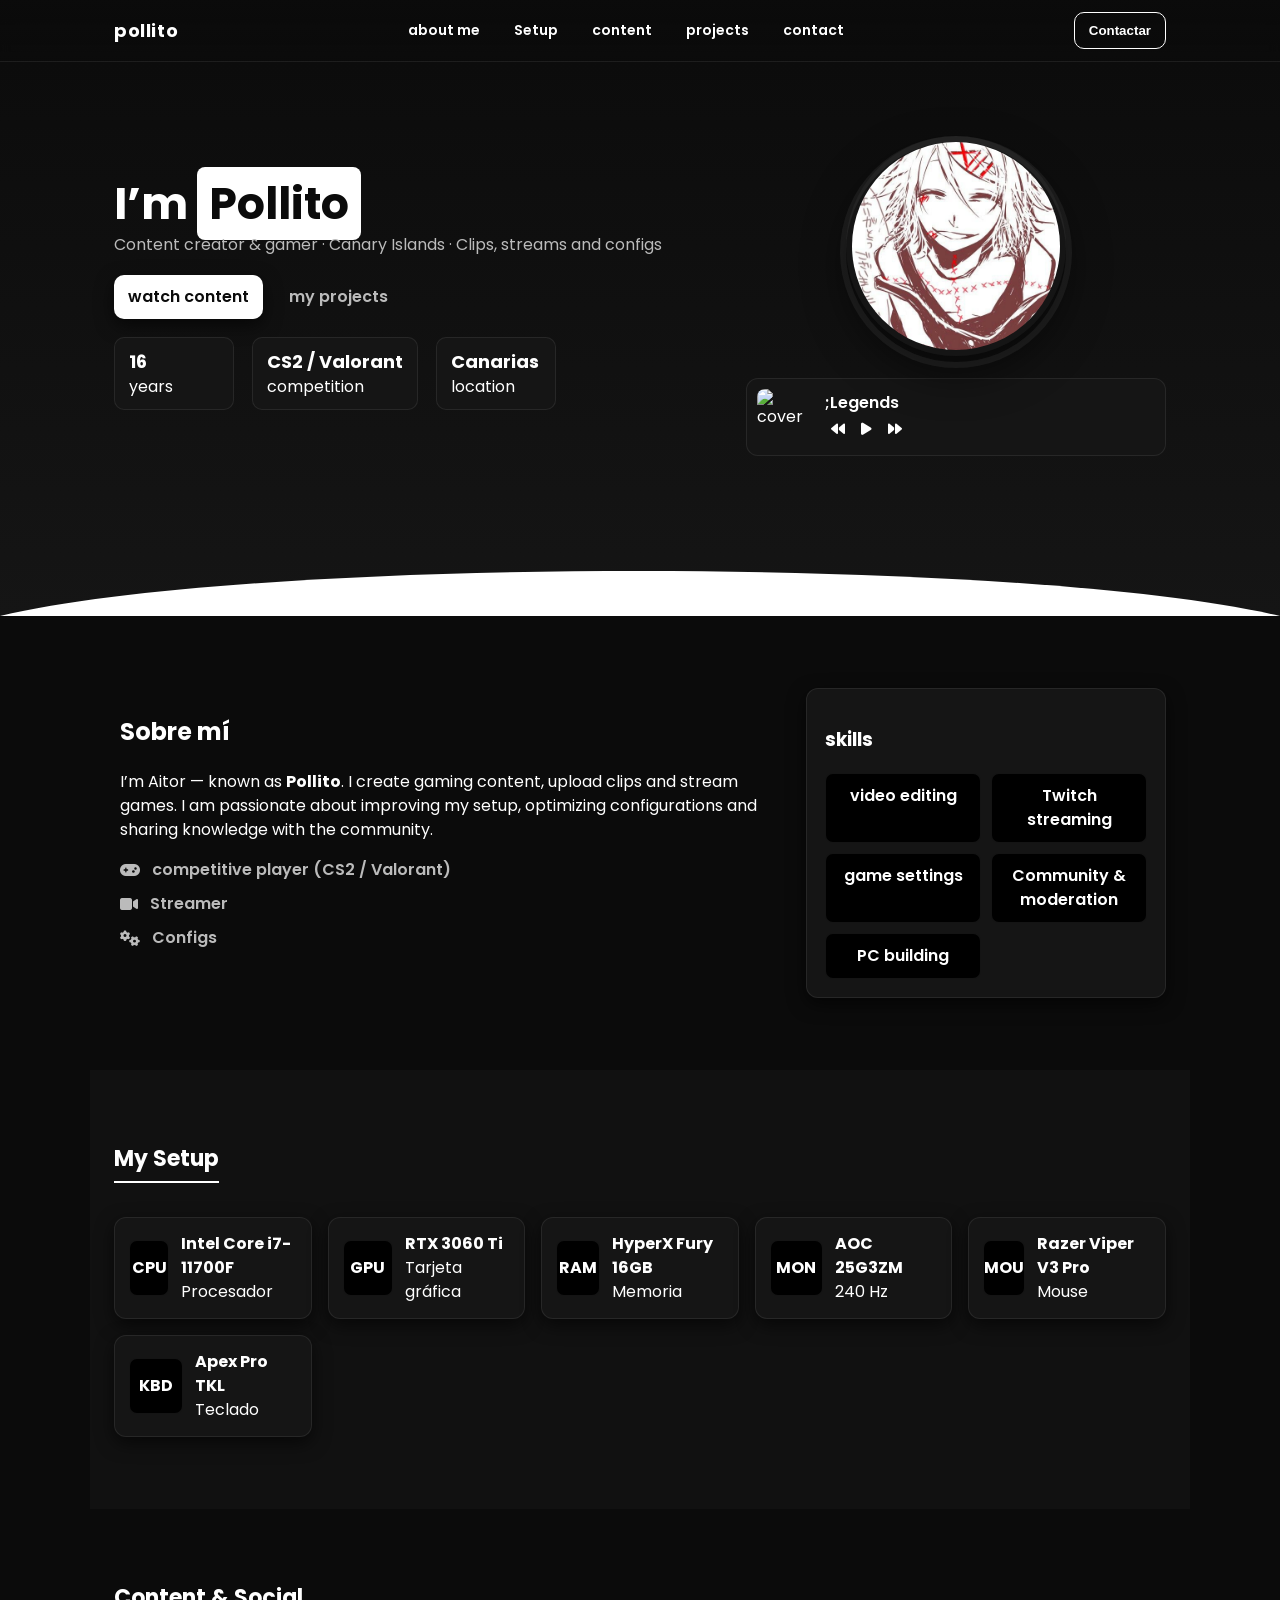
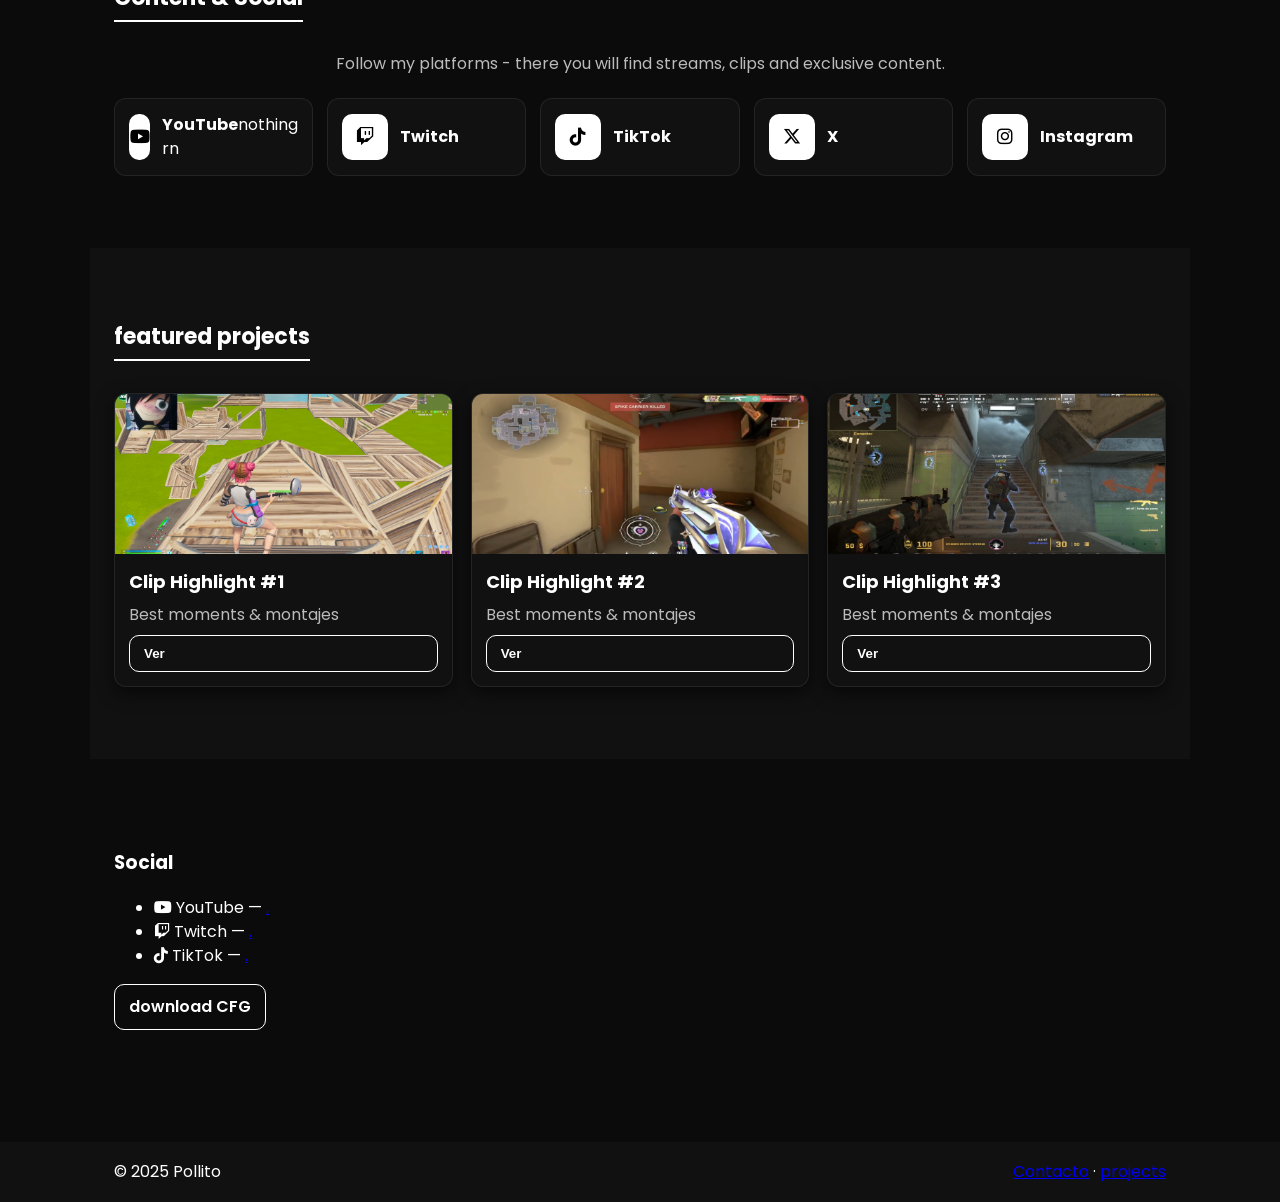
==== index.html @ 20fd0754 "Update index.html" ====
<!DOCTYPE html>
<html lang="es">
<head>
  <meta charset="utf-8" />
  <meta name="viewport" content="width=device-width,initial-scale=1" />
  <title>Pollito</title>

  <link href="https://fonts.googleapis.com/css2?family=Poppins:wght@300;400;600;700&display=swap" rel="stylesheet">
  <link rel="stylesheet" href="https://cdnjs.cloudflare.com/ajax/libs/font-awesome/6.5.0/css/all.min.css">

  <link rel="stylesheet" href="css/style.css">

  <script src="https://cdnjs.cloudflare.com/ajax/libs/gsap/3.12.0/gsap.min.js" defer></script>
  <script src="https://cdnjs.cloudflare.com/ajax/libs/gsap/3.12.0/ScrollTrigger.min.js" defer></script>
</head>
<body>

  <header class="nav">
    <div class="nav-inner">
      <div class="brand">pollito</div>
      <nav>
        <a href="#about">about me</a>
        <a href="#setup">Setup</a>
        <a href="#content">content</a>
        <a href="#projects">projects</a>
        <a href="#contact">contact</a>
      </nav>
      <button id="cta-join" class="btn-outline">Contactar</button>
    </div>
  </header>

  <section class="hero" id="home" aria-label="Hero">
    <div class="hero-inner">
      <div class="hero-left">
        <h1 class="hero-title">I’m <span>Pollito</span></h1>
        <p class="hero-sub">Content creator & gamer · Canary Islands · Clips, streams and configs</p>

        <div class="hero-actions">
          <a href="#content" class="btn-solid">watch content</a>
          <a href="#projects" class="btn-link">my projects</a>
        </div>

        <div class="hero-stats">
          <div><strong>16</strong><span>years</span></div>
          <div><strong>CS2 / Valorant</strong><span>competition</span></div>
          <div><strong>Canarias</strong><span>location</span></div>
        </div>
      </div>

      <div class="hero-right">
        <div class="portrait-wrap">
          <img src="images/perfil.jpg" alt="Foto de Pollito" class="portrait">
          <div class="portrait-ring"></div>
        </div>
        <div class="mini-player">
          <img src="images/default-cover.jpg" alt="cover" id="mini-cover" class="mini-cover">
          <div class="mini-meta">
            <div id="mini-title">;Legends</div>
            <div class="mini-controls">
              <button id="mini-prev"><i class="fas fa-backward"></i></button>
              <button id="mini-play"><i class="fas fa-play"></i></button>
              <button id="mini-next"><i class="fas fa-forward"></i></button>
              <audio id="audio-player"></audio>
            </div>
          </div>
        </div>
      </div>
    </div>

    <svg class="hero-divider" width="100%" height="60" viewBox="0 0 100 20" preserveAspectRatio="none" aria-hidden="true">
      <path d="M0,20 C20,0 80,0 100,20 L100,100 L0,100 Z" fill="#fff"></path>
    </svg>
  </section>

  <section id="about" class="section">
    <div class="container">
      <div class="section-grid about-grid">
        <div class="about-card">
          <h2>Sobre mí</h2>
          <p>I’m Aitor — known as <strong>Pollito</strong>. I create gaming content, upload clips and stream games. I am passionate about improving my setup, optimizing configurations and sharing knowledge with the community.</p>
          <ul class="about-list">
            <li><i class="fas fa-gamepad"></i> competitive player (CS2 / Valorant)</li>
            <li><i class="fas fa-video"></i> Streamer</li>
            <li><i class="fas fa-cogs"></i> Configs</li>
          </ul>
        </div>

        <div class="skills-card">
          <h3>skills</h3>
          <div class="skills-grid">
            <div class="skill">video editing</div>
            <div class="skill">Twitch streaming</div>
            <div class="skill">game settings</div>
            <div class="skill">Community & moderation</div>
            <div class="skill">PC building</div>
          </div>
        </div>
      </div>
    </div>
  </section>

  <section id="setup" class="section section-alt">
    <div class="container">
      <h2 class="section-title center">My Setup</h2>
      <div class="setup-grid">
        <div class="setup-card">
          <div class="setup-icon">CPU</div>
          <div class="setup-desc"><strong>Intel Core i7-11700F</strong><span>Procesador</span></div>
        </div>
        <div class="setup-card">
          <div class="setup-icon">GPU</div>
          <div class="setup-desc"><strong>RTX 3060 Ti</strong><span>Tarjeta gráfica</span></div>
        </div>
        <div class="setup-card">
          <div class="setup-icon">RAM</div>
          <div class="setup-desc"><strong>HyperX Fury 16GB</strong><span>Memoria</span></div>
        </div>
        <div class="setup-card">
          <div class="setup-icon">MON</div>
          <div class="setup-desc"><strong>AOC 25G3ZM</strong><span>240 Hz</span></div>
        </div>
        <div class="setup-card">
          <div class="setup-icon">MOU</div>
          <div class="setup-desc"><strong>Razer Viper V3 Pro</strong><span>Mouse</span></div>
        </div>
        <div class="setup-card">
          <div class="setup-icon">KBD</div>
          <div class="setup-desc"><strong>Apex Pro TKL</strong><span>Teclado</span></div>
        </div>
      </div>
    </div>
  </section>

  <section id="content" class="section">
    <div class="container">
      <h2 class="section-title">Content & Social</h2>
      <p class="muted center">Follow my platforms - there you will find streams, clips and exclusive content.</p>

      <div class="social-grid">
        <a class="social-card" href="https://youtube.com/@pollito-p7k" target="_blank">
          <div class="icon"><i class="fab fa-youtube"></i></div>
          <div class="meta"><strong>YouTube</strong><span>nothing rn</span></div>
        </a>

        <a class="social-card" href="https://twitch.tv/aitorgs10" target="_blank">
          <div class="icon"><i class="fab fa-twitch"></i></div>
          <div class="meta"><strong>Twitch</strong><span></span></div>
        </a>

        <a class="social-card" href="https://www.tiktok.com/@pollito99998" target="_blank">
          <div class="icon"><i class="fab fa-tiktok"></i></div>
          <div class="meta"><strong>TikTok</strong><span></span></div>
        </a>

        <a class="social-card" href="https://x.com/pollito1337" target="_blank">
          <div class="icon"><i class="fab fa-x-twitter"></i></div>
          <div class="meta"><strong>X</strong><span></span></div>
        </a>

        <a class="social-card" href="https://instagram.com/tuusuario" target="_blank">
          <div class="icon"><i class="fab fa-instagram"></i></div>
          <div class="meta"><strong>Instagram</strong><span></span></div>
        </a>
      </div>
    </div>
  </section>

  <section id="projects" class="section section-alt">
    <div class="container">
      <h2 class="section-title center">featured projects</h2>

      <div class="projects-grid">
        <article class="project-card" data-title="Clip Highlight #1" data-desc="dogshit clip" data-img="images/project1.png" data-link="https://www.twitch.tv/aitorgs10/clip/ExuberantBoxyLapwingFunRun-XCbocYmGXAchrtom">
          <img src="images/project1.png" alt="Project 1">
          <div class="project-meta">
            <h3>Clip Highlight #1</h3>
            <p>Best moments & montajes</p>
            <button class="btn-outline open-project">Ver</button>
          </div>
        </article>

        <article class="project-card" data-title="Clip Highlight #2" data-desc="Valorant dogshit clip." data-img="images/project2.png" data-link="https://www.twitch.tv/aitorgs10/clip/ArborealHonorableBatKappaClaus-0K0LRJSOPQKZbqEJ">
          <img src="images/project2.png" alt="Project 2">
          <div class="project-meta">
            <h3>Clip Highlight #2</h3>
            <p>Best moments & montajes</p>
            <button class="btn-outline open-project">Ver</button>
          </div>
        </article>

        <article class="project-card" data-title="Montaje PC" data-desc="Cs2 ACE (good clip)" data-img="images/project3.png" data-link="https://www.youtube.com/watch?v=1we2a8qryic">
          <img src="images/project3.png" alt="Project 3">
          <div class="project-meta">
            <h3>Clip Highlight #3</h3>
            <p>Best moments & montajes</p>
            <button class="btn-outline open-project">Ver</button>
          </div>
        </article>
      </div>
    </div>
  </section>

  <section id="contact" class="section">


        <aside class="contact-info">
          <h3>Social</h3>
          <ul class="contact-list">
            <li><i class="fab fa-youtube"></i> YouTube — <a href="https://youtube.com/@pollito-p7k" target="_blank">.­</a></li>
            <li><i class="fab fa-twitch"></i> Twitch — <a href="https://twitch.tv/aitorgs10" target="_blank">.­</a></li>
            <li><i class="fab fa-tiktok"></i> TikTok — <a href="https://www.tiktok.com/@xitor9" target="_blank">­.</a></li>
          </ul>

          <div class="download-cfg">
            <a href="/download/config.7z" download class="btn-outline">download CFG</a>
          </div>
        </aside>
      </div>
    </div>
  </section>

  <div id="project-modal" class="modal" aria-hidden="true">
    <div class="modal-inner">
      <button id="modal-close" class="modal-close"><i class="fas fa-times"></i></button>
      <img id="modal-img" src="" alt="">
      <div class="modal-content">
        <h3 id="modal-title"></h3>
        <p id="modal-desc"></p>
        <div class="modal-actions">
          <a id="modal-link" href="#" target="_blank" class="btn-solid">open</a>
          <button id="modal-close2" class="btn-link">close</button>
        </div>
      </div>
    </div>
  </div>

  <footer class="footer">
    <div class="footer-inner">
      <div>© 2025 Pollito</div>
      <div class="footer-links"><a href="#contact">Contacto</a> · <a href="#projects">projects</a></div>
    </div>
  </footer>

  <script src="js/script.js" defer></script>
</body>
</html>
---- css/style.css ----
:root{
  --bg: #0b0b0b;       
  --fg: #ffffff;       
  --muted: #bbbbbb;    
  --accent: #ffffff;   
  --glass: rgba(255,255,255,0.04);
  --card: #151515;     
  --radius: 12px;
  --maxw: 1100px;
  --container-padding: 24px;
  --shadow: 0 6px 18px rgba(0,0,0,0.6);
  --glass-2: rgba(255,255,255,0.08);
}

*{box-sizing:border-box}
html,body{height:100%}
body{
  margin:0;
  background:var(--bg);
  color:var(--fg);
  font-family: "Poppins", system-ui, -apple-system, "Segoe UI", Roboto, "Helvetica Neue", Arial;
  -webkit-font-smoothing:antialiased;
  -moz-osx-font-smoothing:grayscale;
  line-height:1.5;
}

.nav{
  position:fixed;
  top:0; left:0; right:0;
  background:linear-gradient(180deg, rgba(11,11,11,0.9), rgba(11,11,11,0.7));
  backdrop-filter: blur(6px);
  border-bottom:1px solid var(--glass-2);
  z-index:1200;
}
.nav-inner{
  max-width:var(--maxw);
  margin:0 auto;
  padding:12px var(--container-padding);
  display:flex;
  align-items:center;
  gap:20px;
  justify-content:space-between;
}
.brand{font-weight:700;font-size:18px;letter-spacing:0.6px}
.nav-inner nav{display:flex;gap:18px;align-items:center}
.nav-inner nav a{
  text-decoration:none;
  color:var(--fg);
  font-weight:600;
  font-size:14px;
  padding:8px;
  border-radius:8px;
  transition:all .22s;
}
.nav-inner nav a:hover{background:var(--glass);transform:translateY(-2px)}

.btn-solid, .btn-outline, .btn-link{
  display:inline-flex;
  align-items:center;
  gap:10px;
  border-radius:10px;
  padding:10px 14px;
  font-weight:600;
  text-decoration:none;
  cursor:pointer;
}
.btn-solid{
  background: var(--fg);
  color: var(--bg);
  border: none;
  box-shadow: var(--shadow);
}
.btn-solid:hover{
  transform: translateY(-3px);
  background: #ddd;
  color: #000;
}
.btn-outline{
  background: transparent;
  border: 1px solid var(--fg);
  color: var(--fg);
}
.btn-outline:hover{
  background: var(--fg);
  color: var(--bg);
}
.btn-link{
  background: transparent;
  border: none;
  color: var(--muted);
}

.hero{
  padding-top:88px;
  background:linear-gradient(180deg, #0b0b0b 0%, #151515 100%);
  position:relative;
  overflow:hidden;
}
.hero-inner{
  max-width:var(--maxw);
  margin:0 auto;
  padding:48px var(--container-padding) 72px;
  display:grid;
  grid-template-columns: 1fr 420px;
  gap:36px;
  align-items:center;
}
.hero-left{padding-right:20px}
.hero-title{font-size:44px;margin:0 0 6px;font-weight:700;line-height:1.02}
.hero-title span{background:var(--fg);color:var(--bg);padding:6px 12px;border-radius:8px}
.hero-sub{color:var(--muted);margin:0 0 18px}
.hero-actions{display:flex;gap:12px;margin-bottom:18px}
.hero-stats{display:flex;gap:18px;margin-top:14px}
.hero-stats div{
  background:var(--card);
  padding:10px 14px;
  border-radius:10px;
  border:1px solid var(--glass-2);
  min-width:120px;
}
.hero-stats strong{display:block;font-size:18px}

.portrait-wrap{position:relative;width:220px;height:220px;margin:0 auto}
.portrait{width:100%;height:100%;object-fit:cover;border-radius:50%;display:block;border:6px solid #151515;box-shadow:0 18px 40px rgba(0,0,0,0.5)}
.portrait-ring{position:absolute;inset:0;border-radius:50%;box-shadow:0 0 0 6px rgba(255,255,255,0.06);pointer-events:none;transform:translateY(6px);}

.mini-player{display:flex;gap:12px;align-items:center;margin-top:22px;background:var(--card);padding:10px;border-radius:12px;border:1px solid var(--glass-2)}
.mini-cover{width:56px;height:56px;object-fit:cover;border-radius:8px}
.mini-meta{display:flex;flex-direction:column}
.mini-meta #mini-title{font-weight:600}
.mini-controls button{background:transparent;border:none;padding:6px;font-size:14px;cursor:pointer;color:var(--fg)}

.hero-divider{display:block;margin-top:28px}
.section{padding:72px var(--container-padding);max-width:var(--maxw);margin:0 auto}
.section-alt{background:#111}
.center{text-align:center}
.section-title{font-size:22px;margin:0 0 14px;font-weight:700;display:inline-block;border-bottom:2px solid var(--accent);padding-bottom:6px}
.muted{color:var(--muted)}

.about-grid{display:grid;grid-template-columns:1fr 360px;gap:24px;align-items:start}
.about-card{background:transparent;padding:6px}
.about-list{list-style:none;padding:0;margin:14px 0 0;display:flex;flex-direction:column;gap:10px}
.about-list li{display:flex;gap:12px;align-items:center;color:var(--muted);font-weight:600}
.skills-card{background:var(--card);padding:18px;border-radius:12px;border:1px solid var(--glass-2);box-shadow:var(--shadow)}
.skills-grid{display:grid;grid-template-columns:repeat(2,1fr);gap:10px;margin-top:12px}
.skill{background:#000;border:1px solid var(--glass-2);padding:10px;border-radius:8px;text-align:center;font-weight:600;color:var(--fg)}

.setup-grid{display:grid;grid-template-columns:repeat(auto-fit,minmax(180px,1fr));gap:16px;margin-top:20px}
.setup-card{
  display:flex;gap:12px;align-items:center;
  background:var(--card);
  padding:14px;border-radius:12px;
  border:1px solid var(--glass-2);
  box-shadow:var(--shadow);
  transition:transform .22s,box-shadow .22s
}
.setup-card:hover{transform:translateY(-6px);box-shadow:0 28px 60px rgba(0,0,0,0.6)}
.setup-icon{width:56px;height:56px;border-radius:8px;background:#000;border:1px solid var(--glass-2);display:grid;place-items:center;font-weight:700;color:var(--fg)}
.setup-desc strong{display:block}

.social-grid{display:grid;grid-template-columns:repeat(auto-fit,minmax(160px,1fr));gap:14px;margin-top:22px}
.social-card{
  display:flex;gap:12px;align-items:center;
  padding:14px;border-radius:12px;
  border:1px solid var(--glass-2);
  background:#111;
  text-decoration:none;color:var(--fg);
  transition:transform .18s,box-shadow .18s
}
.social-card:hover{transform:translateY(-6px);box-shadow:0 18px 40px rgba(0,0,0,0.5)}
.social-card .icon{width:46px;height:46px;border-radius:10px;background:#fff;color:#000;display:grid;place-items:center;font-size:18px}

.projects-grid{display:grid;grid-template-columns:repeat(auto-fit,minmax(260px,1fr));gap:18px;margin-top:18px}
.project-card{
  background:#111;border-radius:12px;overflow:hidden;
  border:1px solid var(--glass-2);
  cursor:pointer;box-shadow:var(--shadow);
  display:flex;flex-direction:column;
  transition:transform .18s
}
.project-card img{width:100%;height:160px;object-fit:cover}
.project-meta{padding:14px;display:flex;flex-direction:column;gap:8px}
.project-meta h3{margin:0;font-size:18px;color:var(--fg)}
.project-meta p{margin:0;color:var(--muted)}

.contact-grid{display:grid;grid-template-columns:1fr 340px;gap:22px;align-items:start}
.contact-card{
  background:var(--card);padding:18px;border-radius:12px;
  border:1px solid var(--glass-2);box-shadow:var(--shadow)
}
.form input,.form textarea{
  width:100%;padding:12px;border:1px solid var(--glass-2);
  border-radius:8px;background:#000;color:var(--fg)
}
.form textarea{resize:vertical}
.form-actions{display:flex;gap:10px;margin-top:10px;align-items:center}

.footer{background:#111;color:#fff;padding:18px 0;margin-top:40px}
.footer-inner{max-width:var(--maxw);margin:0 auto;padding:0 var(--container-padding);display:flex;justify-content:space-between;align-items:center}

.modal{position:fixed;inset:0;display:none;place-items:center;background:rgba(0,0,0,0.8);z-index:2000}
.modal[aria-hidden="false"]{display:grid}
.modal-inner{background:#111;color:#fff;border-radius:12px;max-width:900px;width:90%;display:grid;grid-template-columns:1fr 380px;overflow:hidden}
.modal-inner img{width:100%;height:100%;object-fit:cover}
.modal-content{padding:20px}
.modal-close{position:absolute;top:18px;right:18px;background:transparent;border:none;color:#fff;font-size:20px;cursor:pointer}

@media (max-width: 980px){
  .hero-inner{grid-template-columns:1fr;gap:22px}
  .about-grid{grid-template-columns:1fr}
  .contact-grid{grid-template-columns:1fr}
  .nav-inner nav{display:none}
}
@media (max-width:600px){
  .hero-title{font-size:34px}
  .portrait-wrap{width:160px;height:160px}
  .mini-player{display:none}
}
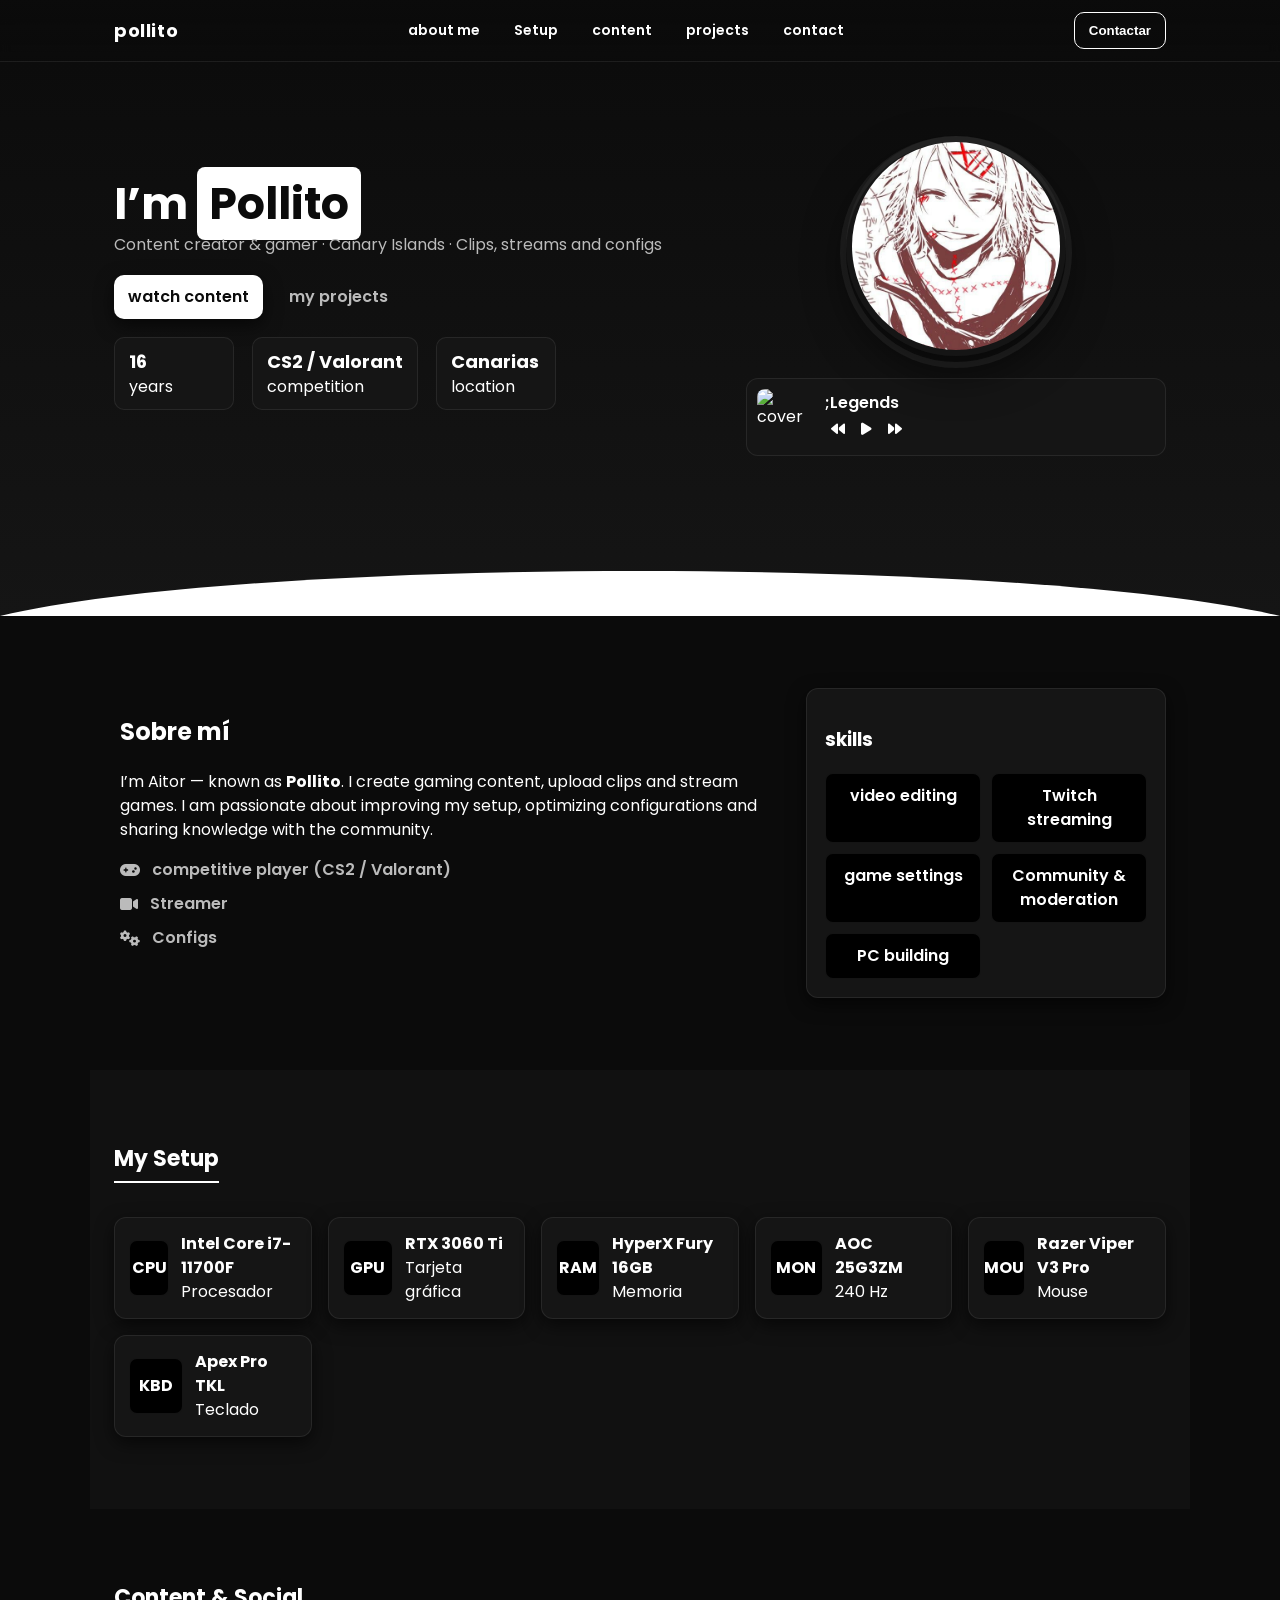
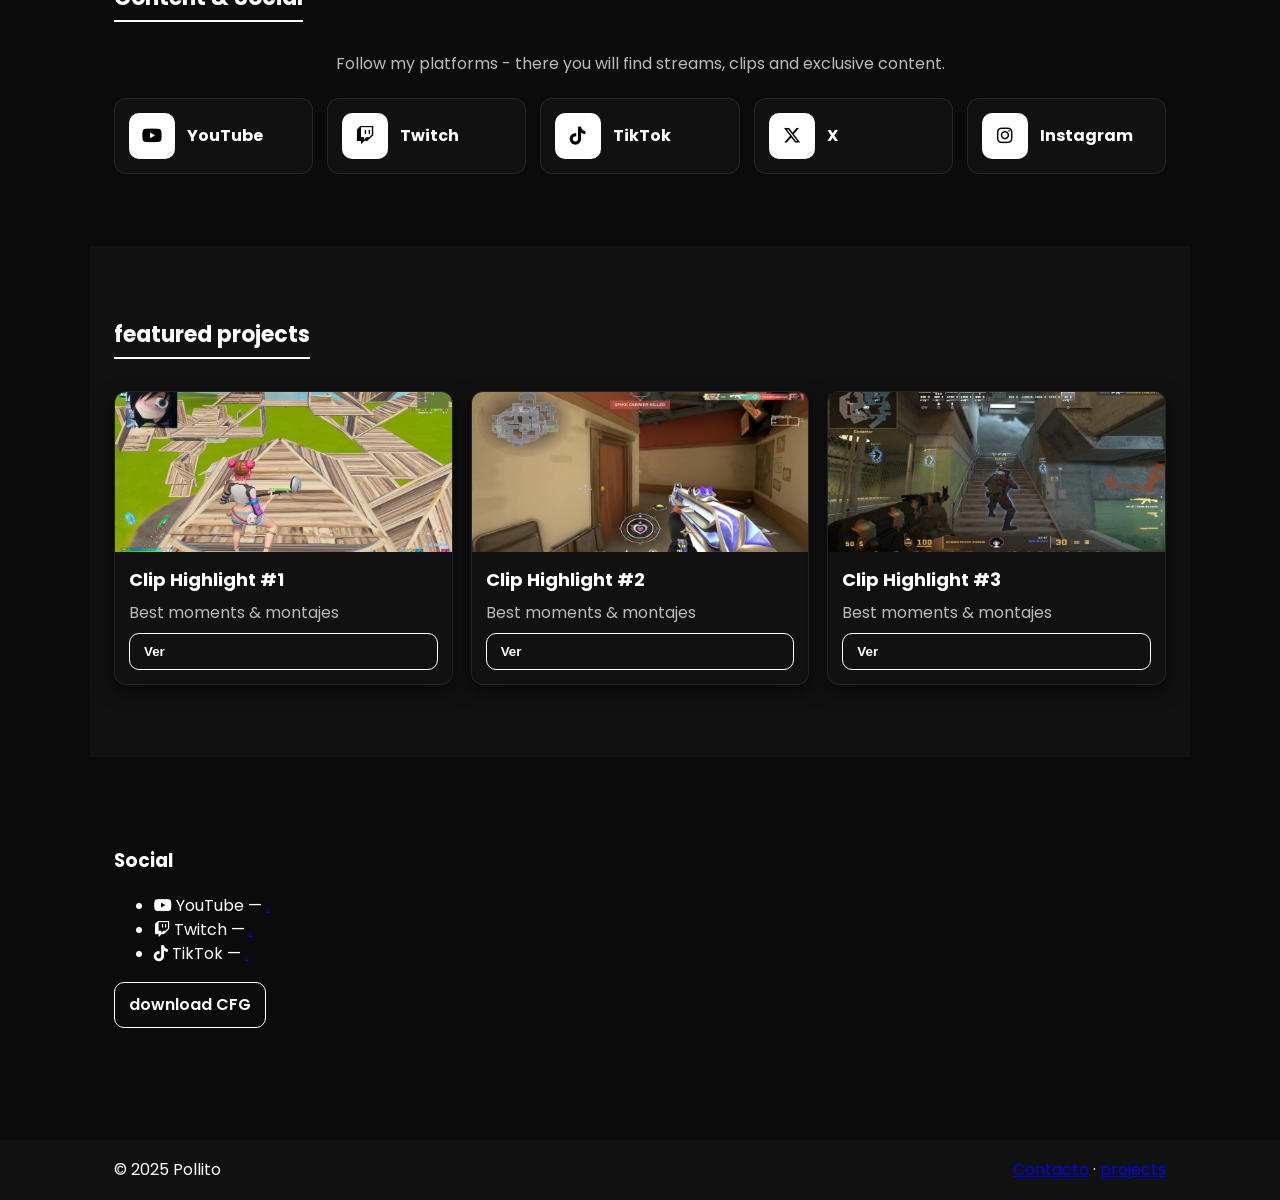
==== commit 9f9c7616: "Update index.html" ====
--- a/index.html
+++ b/index.html
@@ -139,7 +139,7 @@
       <div class="social-grid">
         <a class="social-card" href="https://youtube.com/@pollito-p7k" target="_blank">
           <div class="icon"><i class="fab fa-youtube"></i></div>
-          <div class="meta"><strong>YouTube</strong><span>nothing rn</span></div>
+          <div class="meta"><strong>YouTube</strong><span></span></div>
         </a>
 
         <a class="social-card" href="https://twitch.tv/aitorgs10" target="_blank">
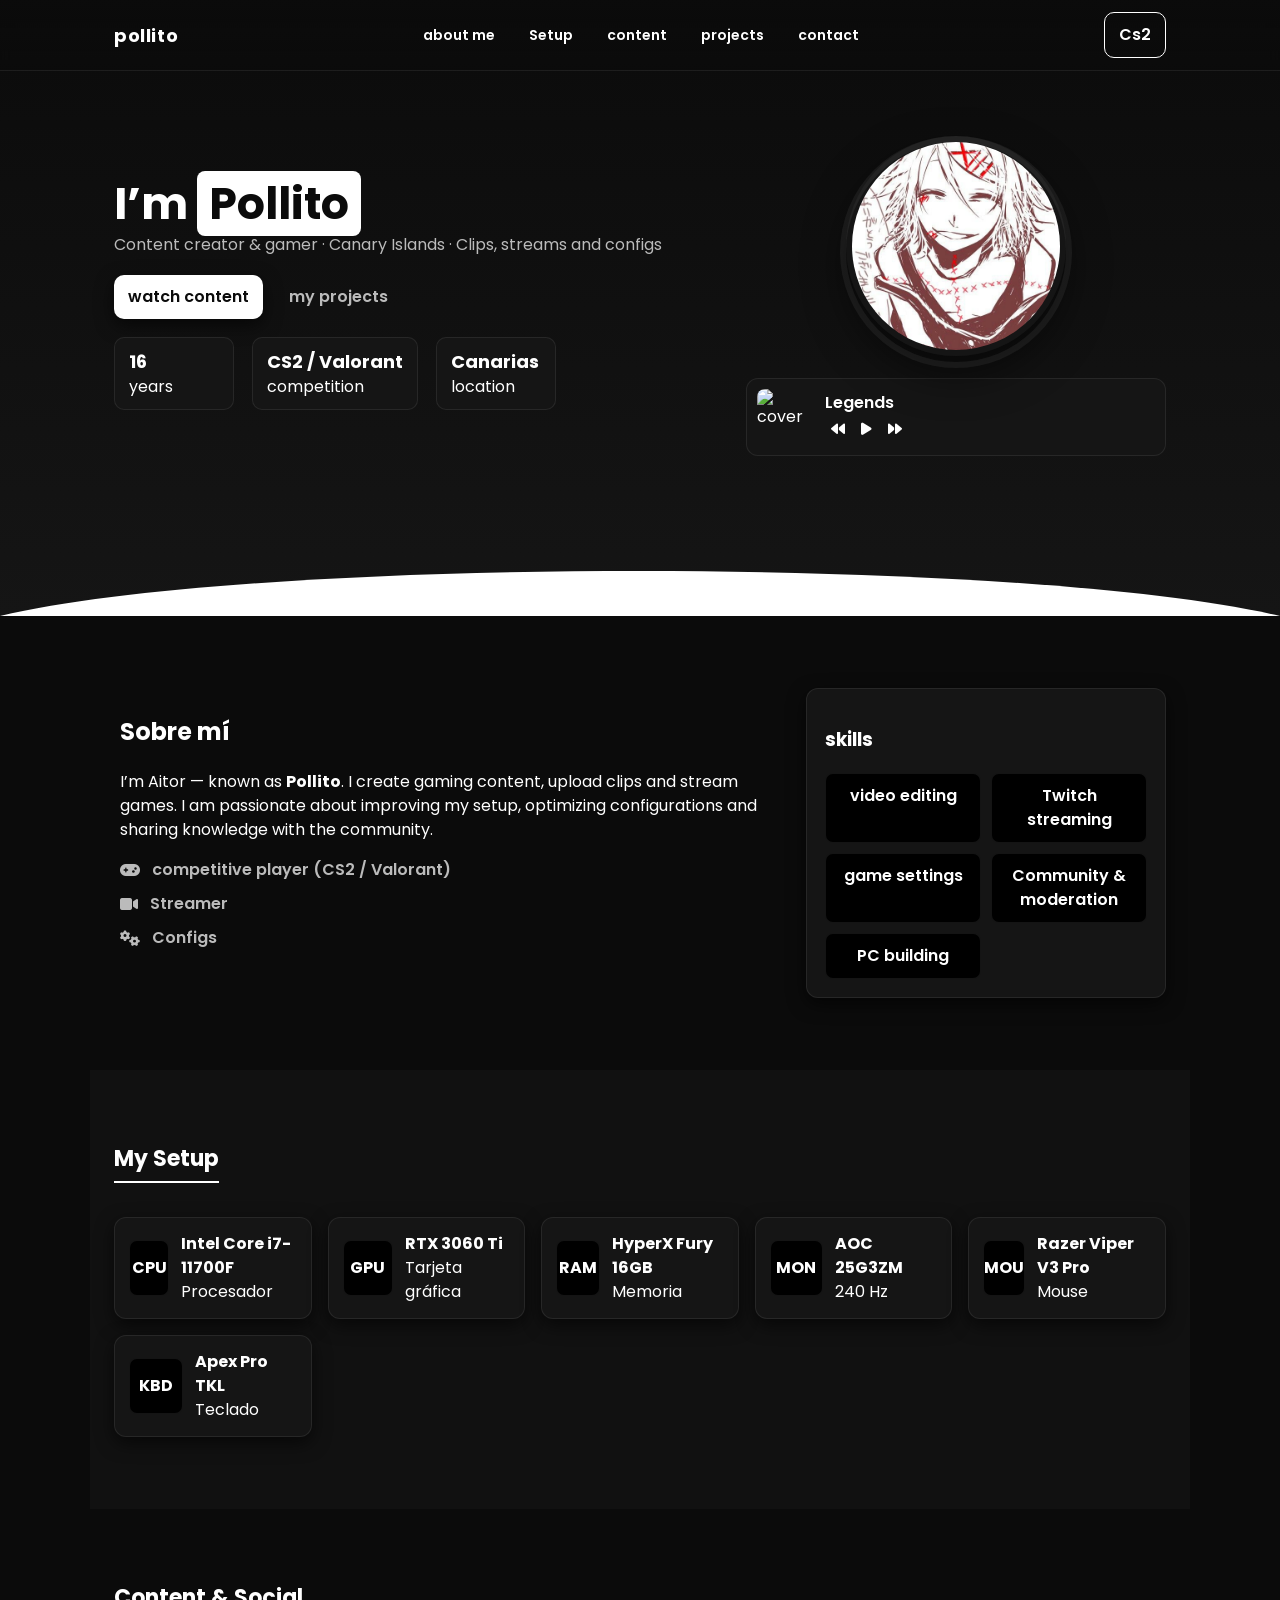
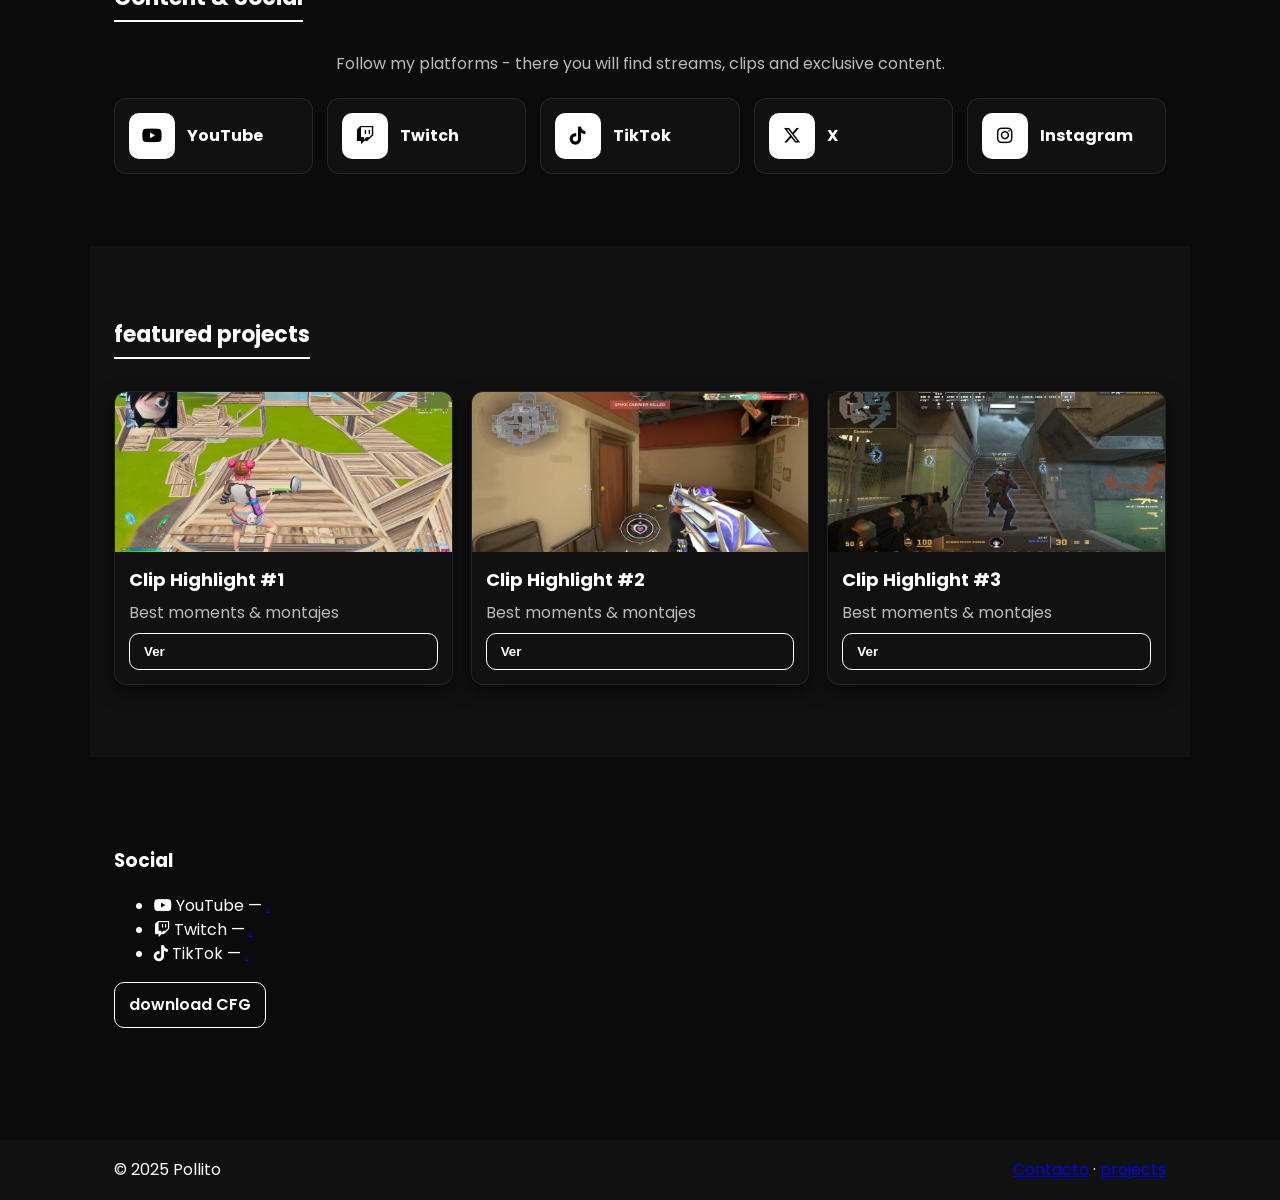
==== commit daf784d7: "Update index.html" ====
--- a/index.html
+++ b/index.html
@@ -25,7 +25,9 @@
         <a href="#projects">projects</a>
         <a href="#contact">contact</a>
       </nav>
-      <button id="cta-join" class="btn-outline">Contactar</button>
+      <a href="cs2.html" target="_blank" id="cta-join" class="btn-outline">
+        Cs2
+      </a>
     </div>
   </header>
 
@@ -55,7 +57,7 @@
         <div class="mini-player">
           <img src="images/default-cover.jpg" alt="cover" id="mini-cover" class="mini-cover">
           <div class="mini-meta">
-            <div id="mini-title">;Legends</div>
+            <div id="mini-title">Legends</div>
             <div class="mini-controls">
               <button id="mini-prev"><i class="fas fa-backward"></i></button>
               <button id="mini-play"><i class="fas fa-play"></i></button>
@@ -208,7 +210,7 @@
           <ul class="contact-list">
             <li><i class="fab fa-youtube"></i> YouTube — <a href="https://youtube.com/@pollito-p7k" target="_blank">.­</a></li>
             <li><i class="fab fa-twitch"></i> Twitch — <a href="https://twitch.tv/aitorgs10" target="_blank">.­</a></li>
-            <li><i class="fab fa-tiktok"></i> TikTok — <a href="https://www.tiktok.com/@xitor9" target="_blank">­.</a></li>
+            <li><i class="fab fa-tiktok"></i> TikTok — <a href="https://www.tiktok.com/@pollito99998" target="_blank">­.</a></li>
           </ul>
 
           <div class="download-cfg">
--- a/css/style.css
+++ b/css/style.css
@@ -107,7 +107,7 @@
 }
 .hero-left{padding-right:20px}
 .hero-title{font-size:44px;margin:0 0 6px;font-weight:700;line-height:1.02}
-.hero-title span{background:var(--fg);color:var(--bg);padding:6px 12px;border-radius:8px}
+.hero-title span{background:var(--fg);color:var(--bg);padding:2px 12px;border-radius:8px}
 .hero-sub{color:var(--muted);margin:0 0 18px}
 .hero-actions{display:flex;gap:12px;margin-bottom:18px}
 .hero-stats{display:flex;gap:18px;margin-top:14px}
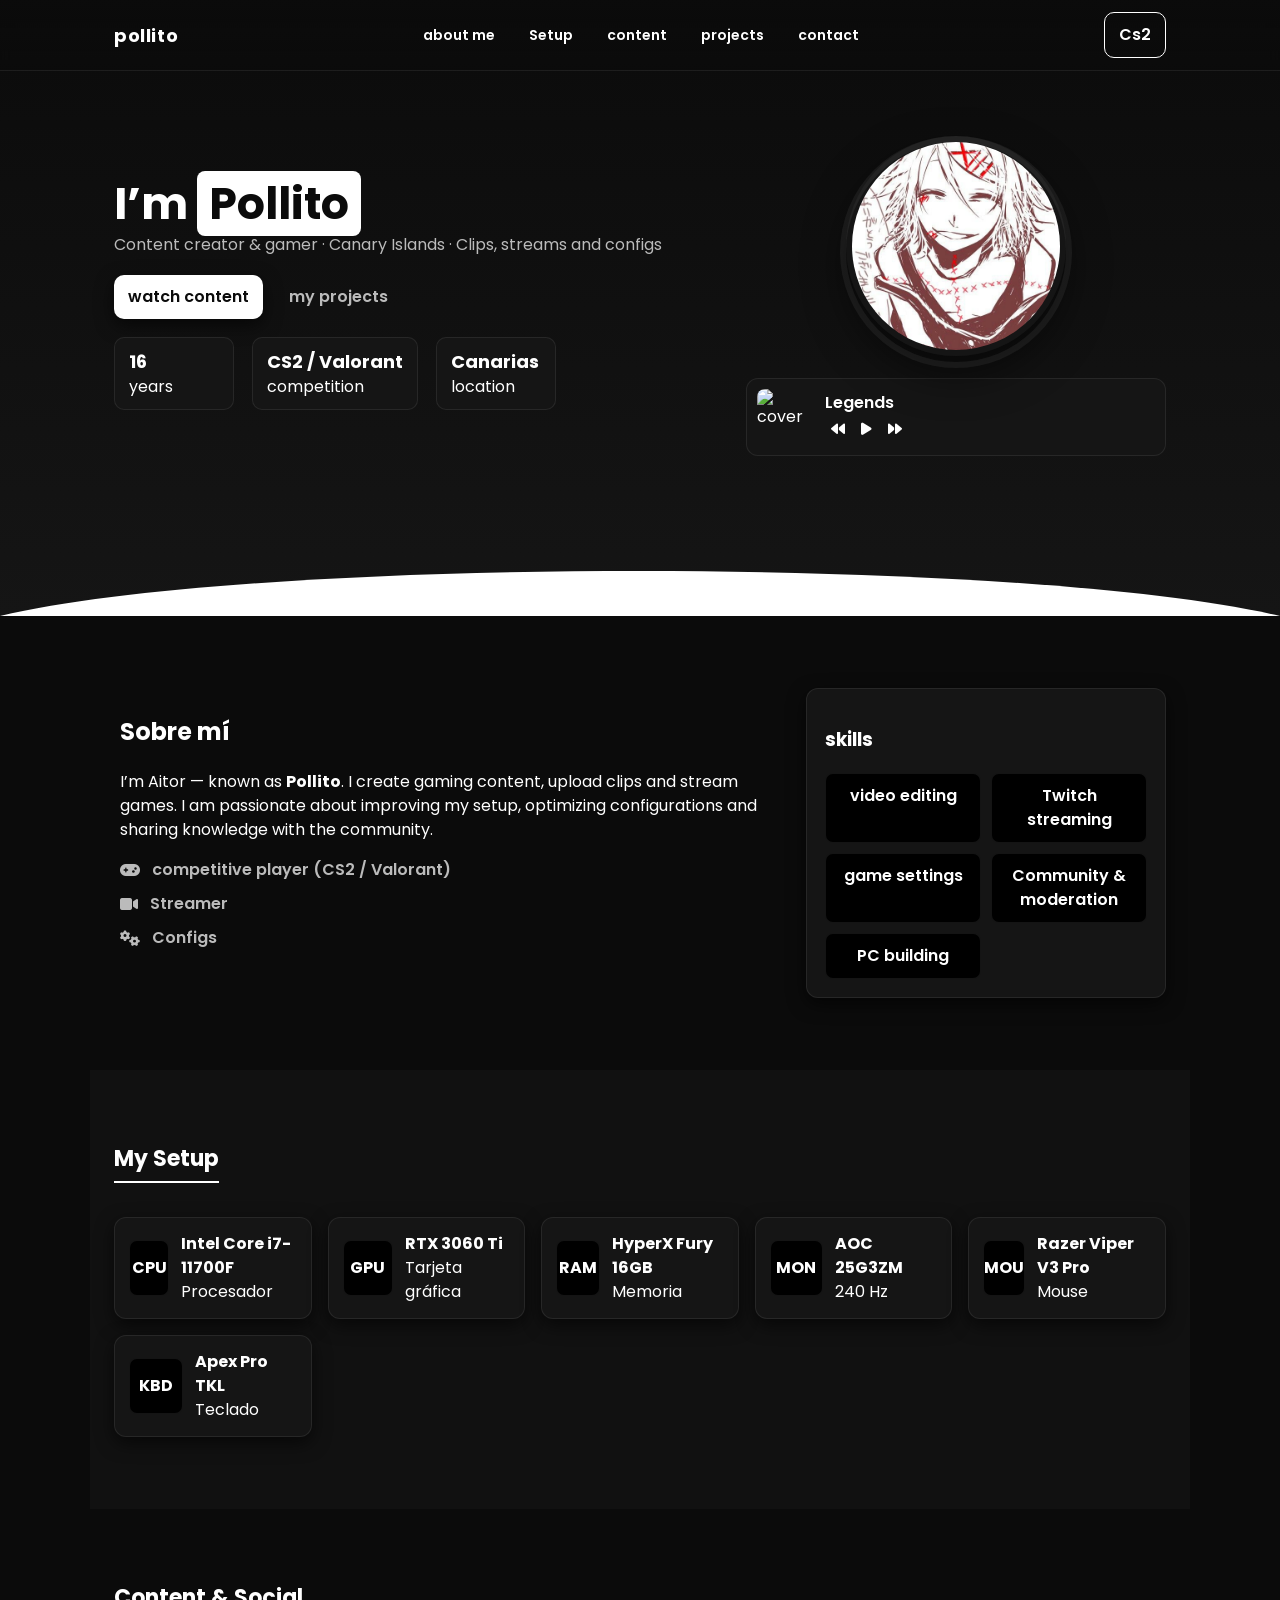
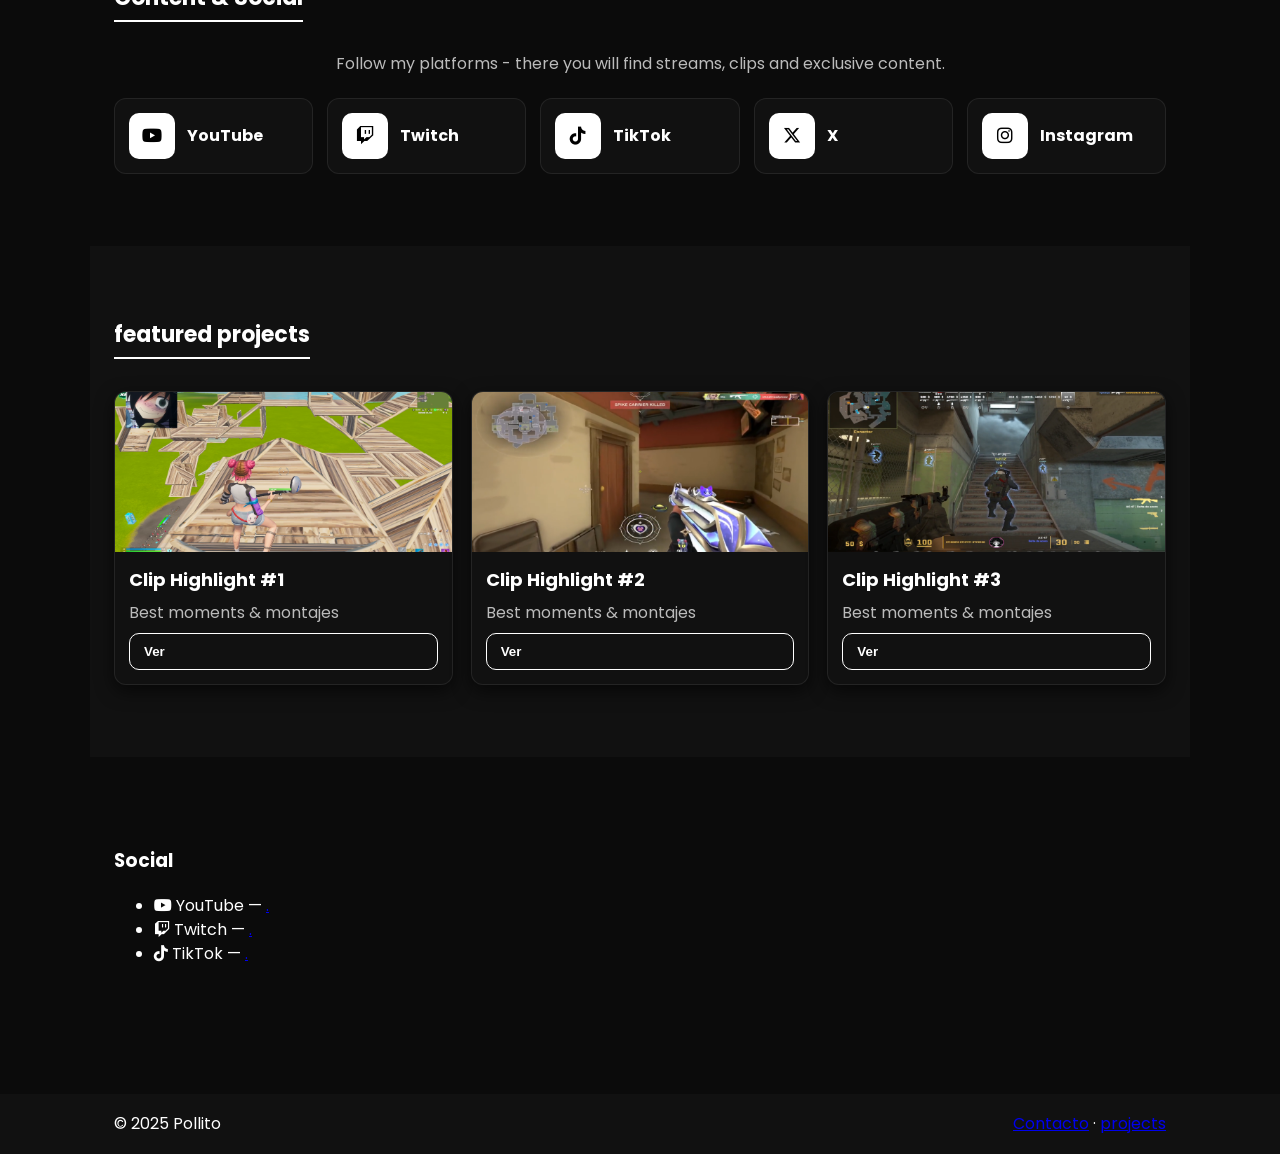
==== commit 9a3da749: "Update index.html" ====
--- a/index.html
+++ b/index.html
@@ -213,9 +213,6 @@
             <li><i class="fab fa-tiktok"></i> TikTok — <a href="https://www.tiktok.com/@pollito99998" target="_blank">­.</a></li>
           </ul>
 
-          <div class="download-cfg">
-            <a href="/download/config.7z" download class="btn-outline">download CFG</a>
-          </div>
         </aside>
       </div>
     </div>
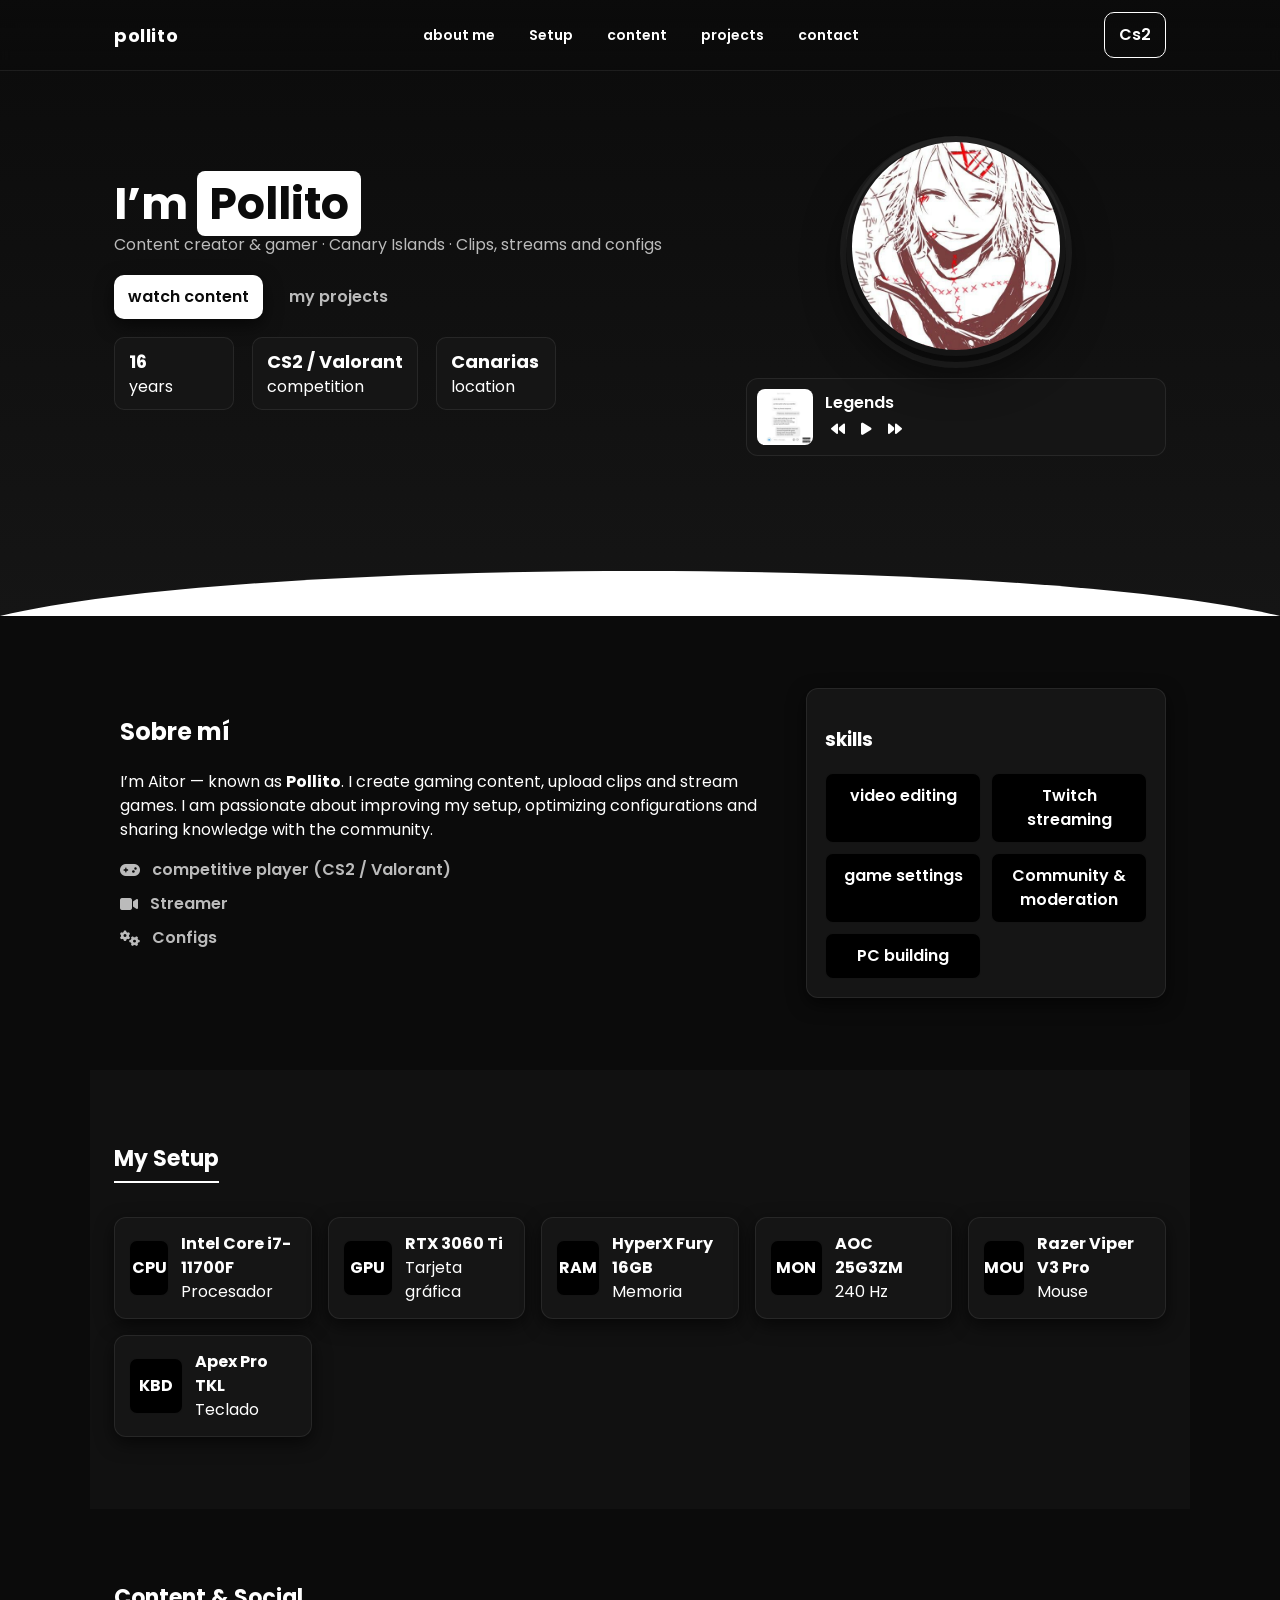
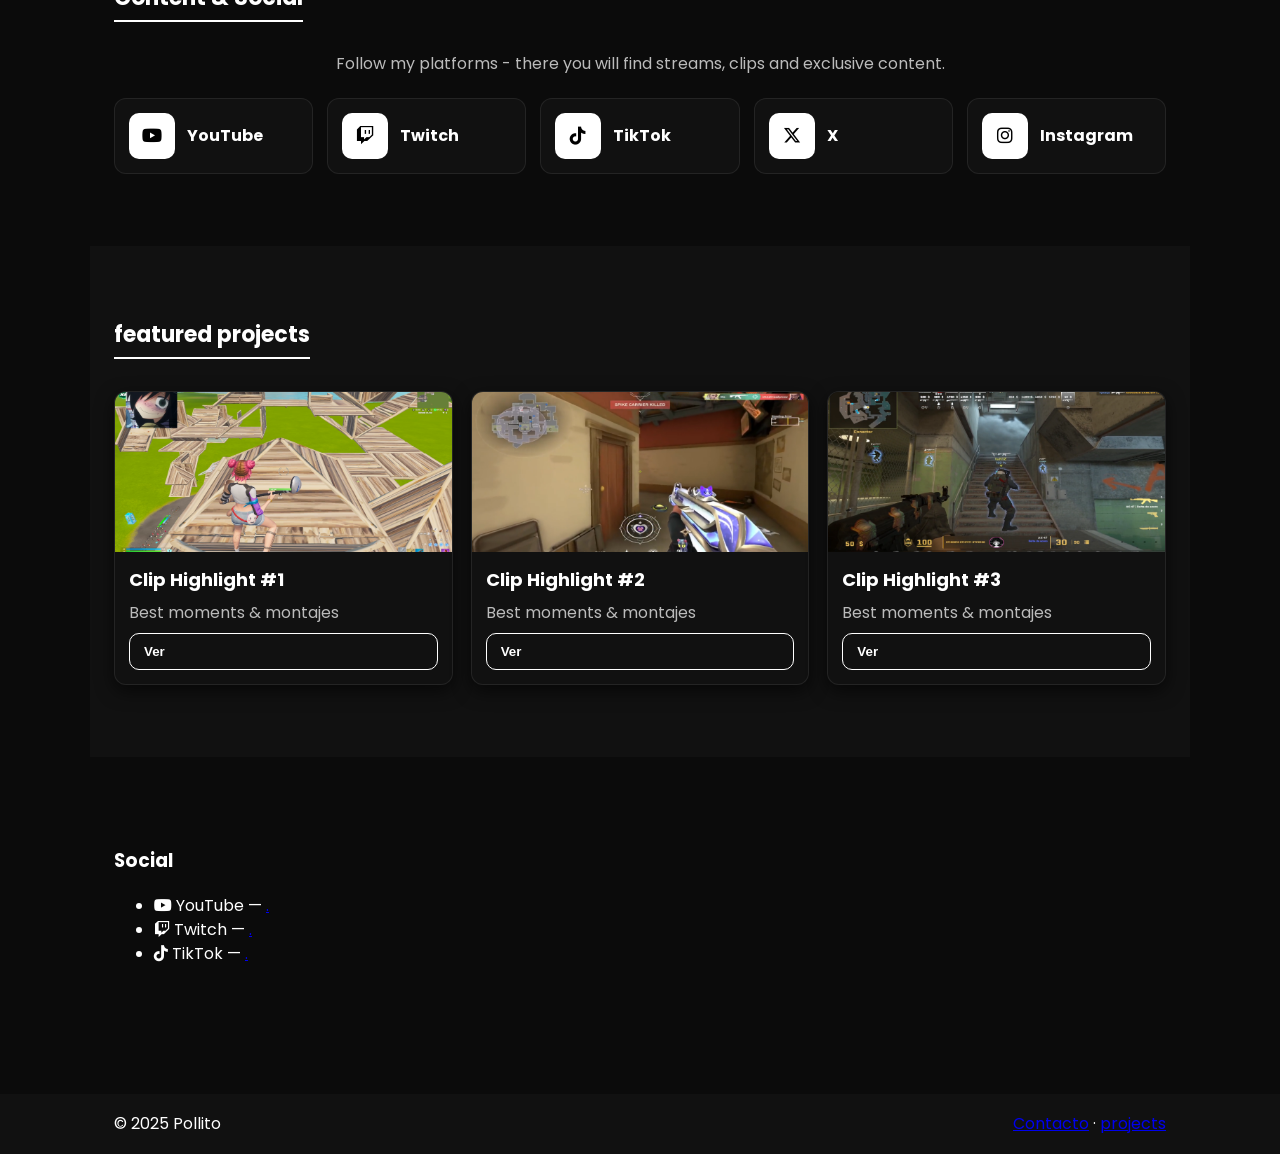
==== commit 1f209d95: "Update index.html" ====
--- a/index.html
+++ b/index.html
@@ -181,7 +181,7 @@
           </div>
         </article>
 
-        <article class="project-card" data-title="Clip Highlight #2" data-desc="Valorant dogshit clip." data-img="images/project2.png" data-link="https://www.twitch.tv/aitorgs10/clip/ArborealHonorableBatKappaClaus-0K0LRJSOPQKZbqEJ">
+        <article class="project-card" data-title="Clip Highlight #2" data-desc="2 hs Desert Eagle" data-img="images/project2.png" data-link="https://www.twitch.tv/aitorgs10/clip/BovineModernKangarooTBCheesePull-E47AoyQ7fmG8jhPP">
           <img src="images/project2.png" alt="Project 2">
           <div class="project-meta">
             <h3>Clip Highlight #2</h3>
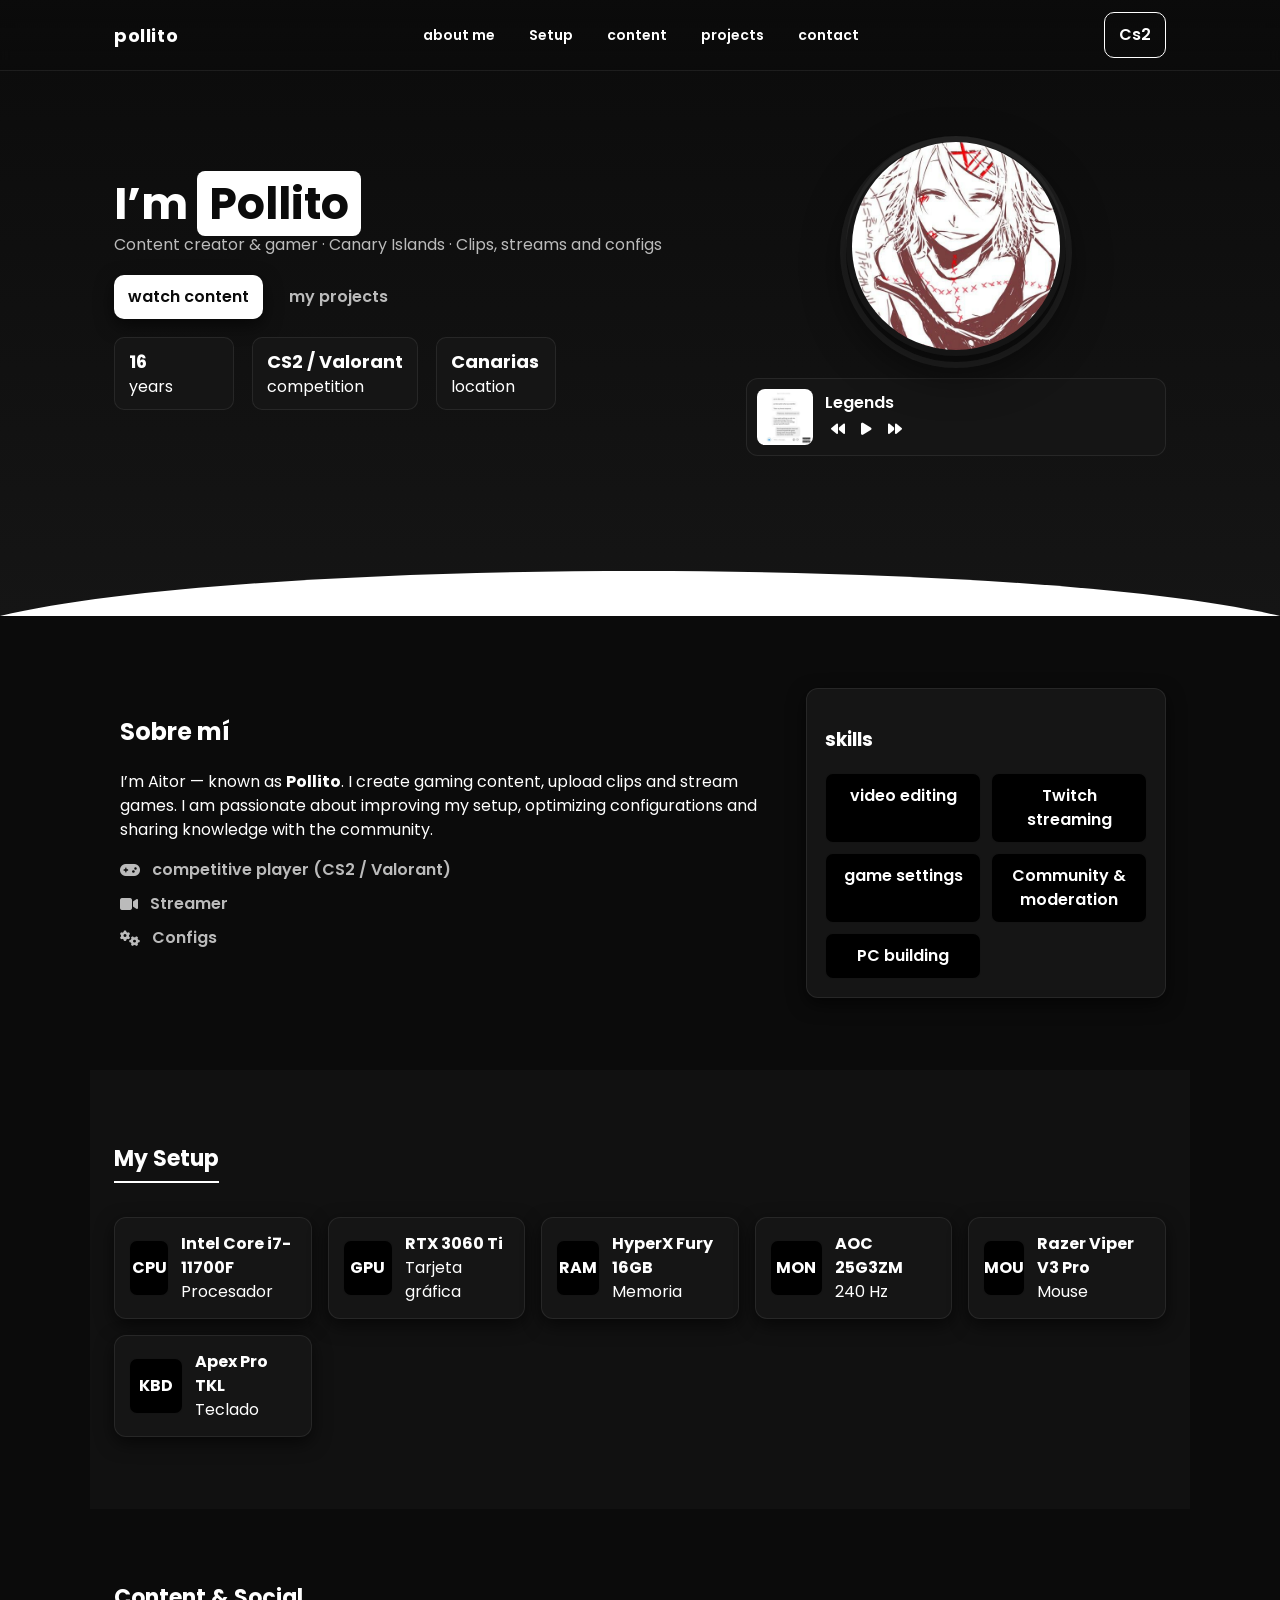
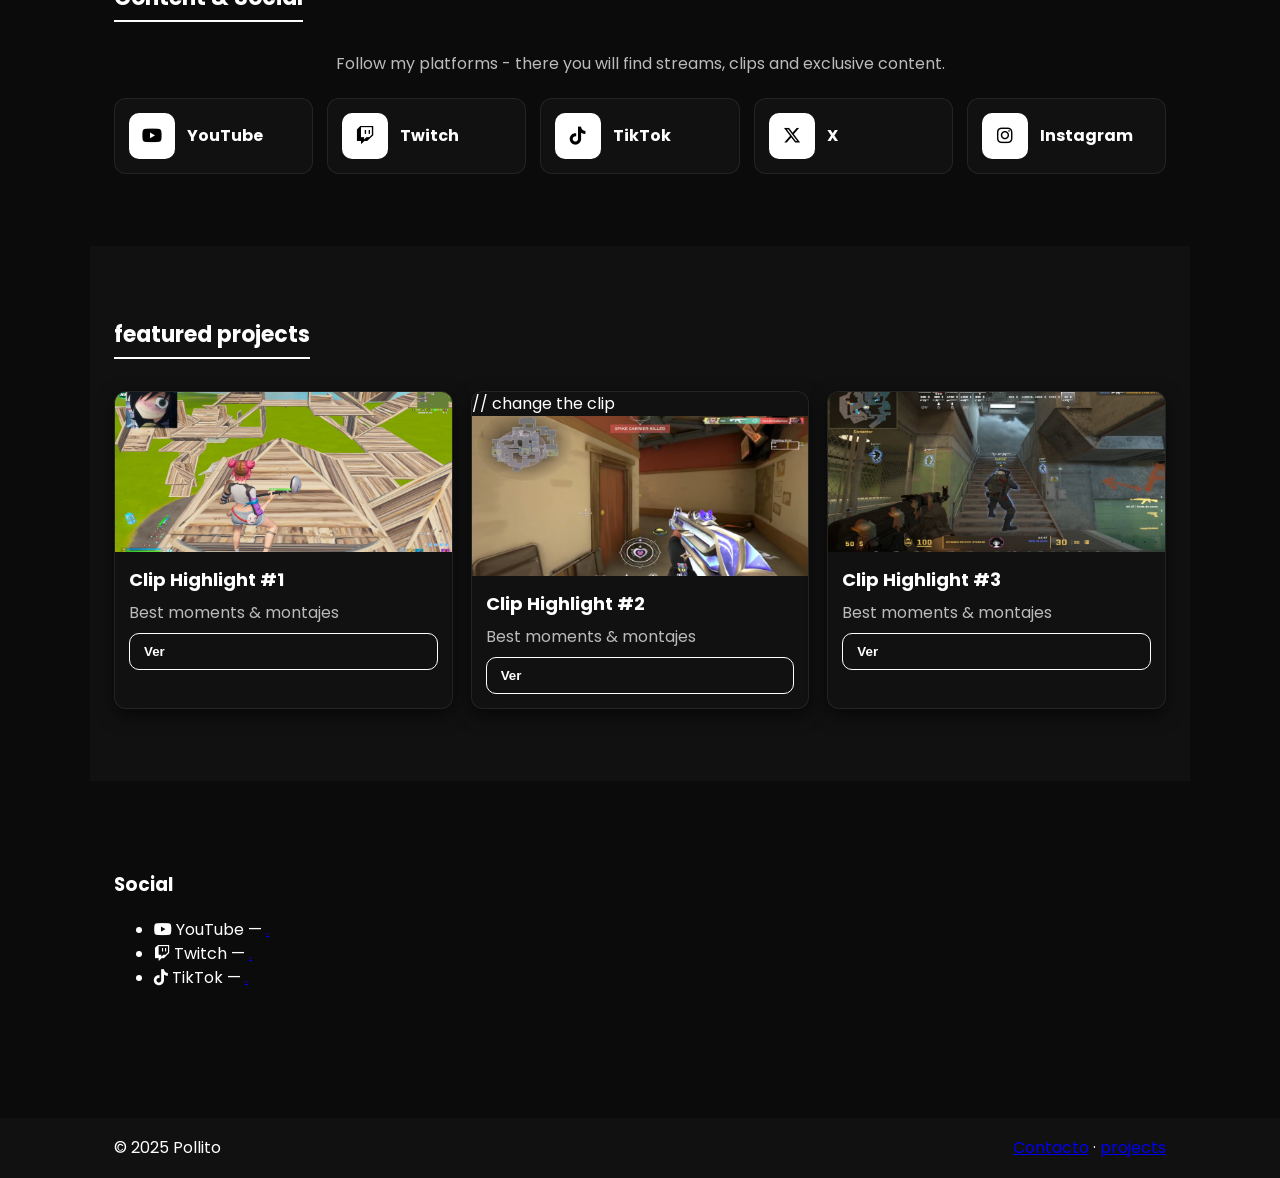
==== commit b195c497: "Update index.html" ====
--- a/index.html
+++ b/index.html
@@ -181,7 +181,7 @@
           </div>
         </article>
 
-        <article class="project-card" data-title="Clip Highlight #2" data-desc="2 hs Desert Eagle" data-img="images/project2.png" data-link="https://www.twitch.tv/aitorgs10/clip/BovineModernKangarooTBCheesePull-E47AoyQ7fmG8jhPP">
+        <article class="project-card" data-title="Clip Highlight #2" data-desc="2 hs Desert Eagle" data-img="images/project2.png" data-link="https://www.twitch.tv/aitorgs10/clip/BovineModernKangarooTBCheesePull-E47AoyQ7fmG8jhPP"> // change the clip
           <img src="images/project2.png" alt="Project 2">
           <div class="project-meta">
             <h3>Clip Highlight #2</h3>
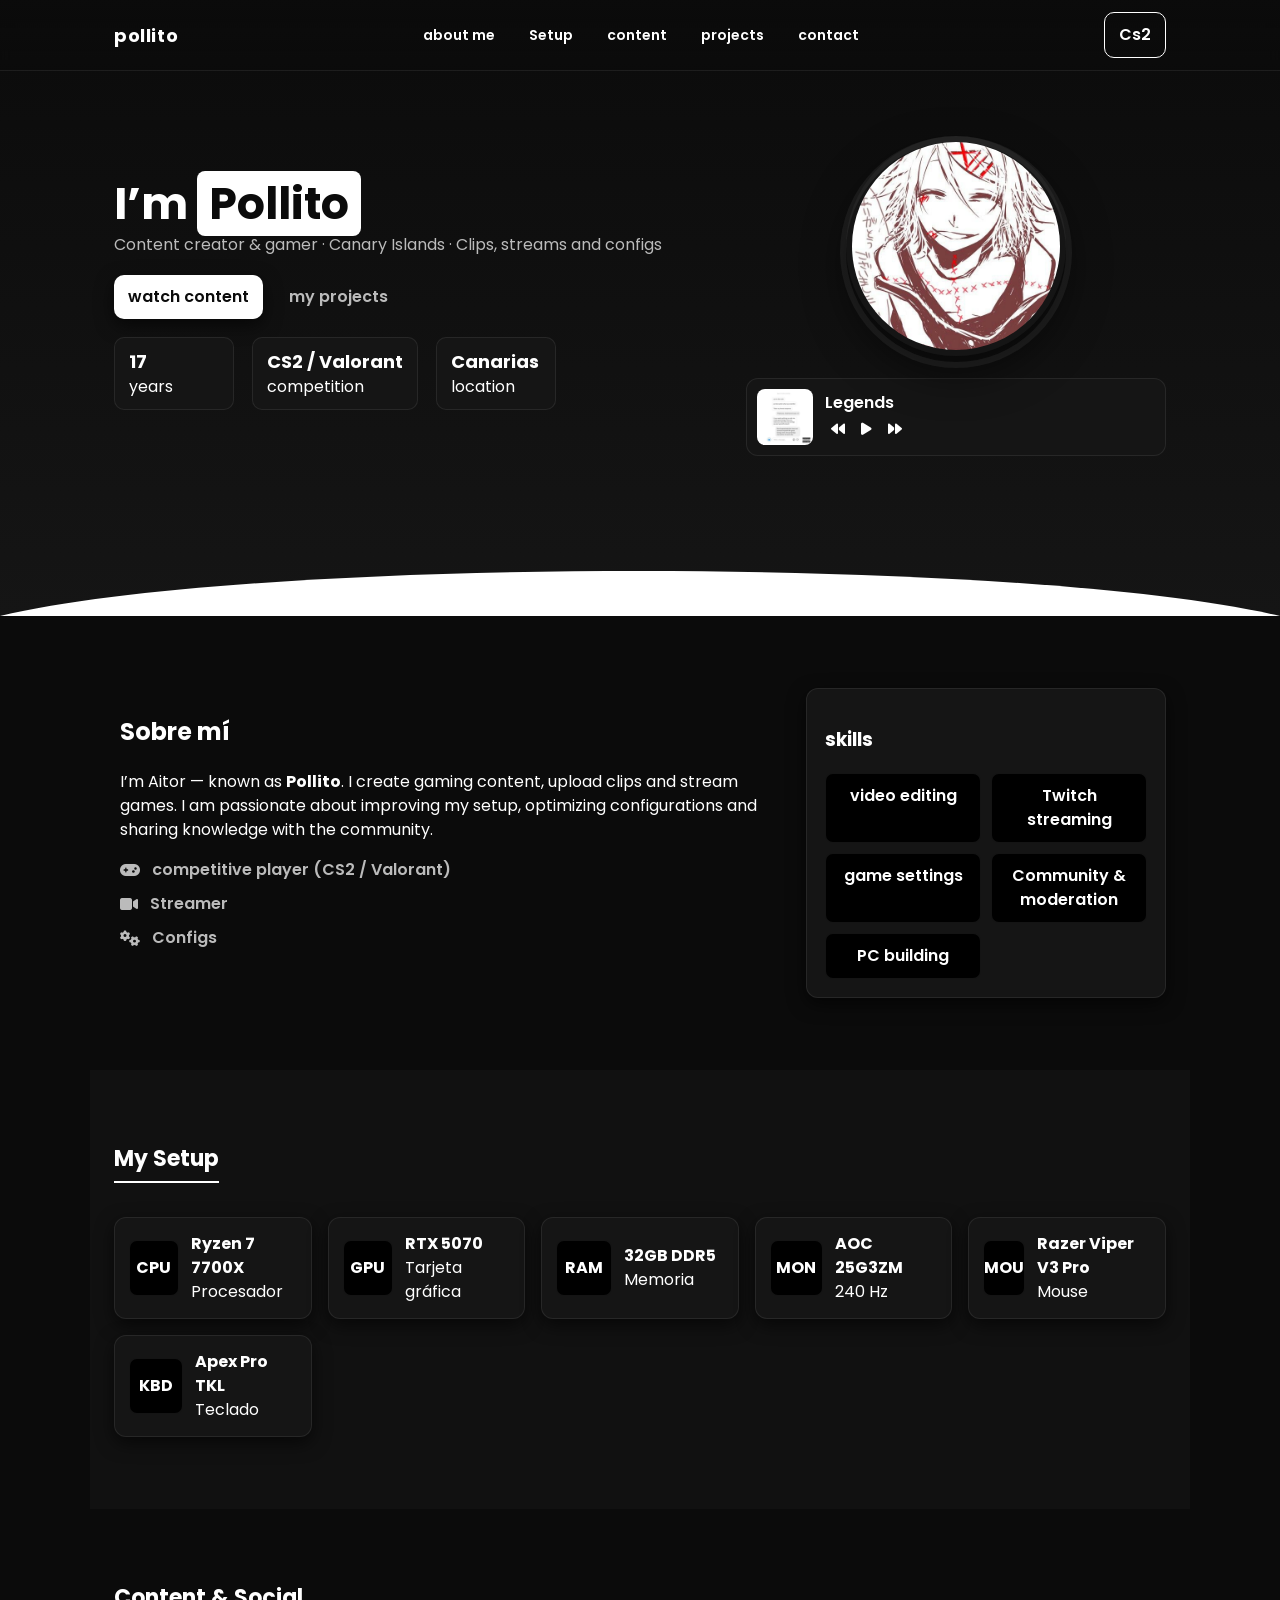
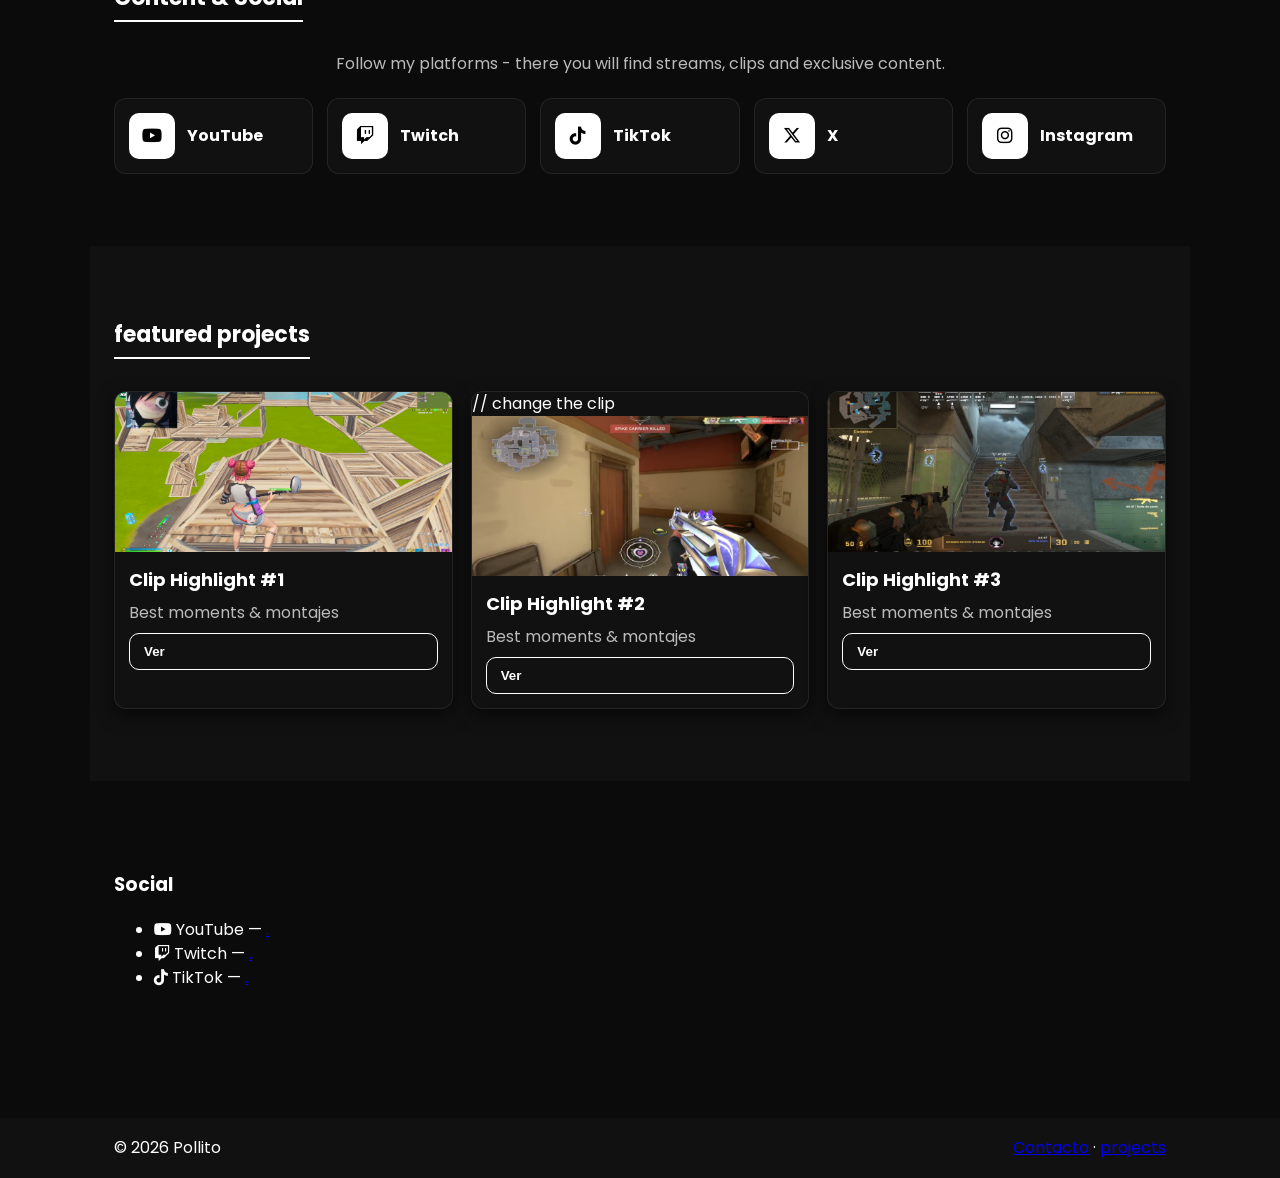
==== commit 329f5862: "Update hardware specifications and footer year" ====
--- a/index.html
+++ b/index.html
@@ -43,7 +43,7 @@
         </div>
 
         <div class="hero-stats">
-          <div><strong>16</strong><span>years</span></div>
+          <div><strong>17</strong><span>years</span></div>
           <div><strong>CS2 / Valorant</strong><span>competition</span></div>
           <div><strong>Canarias</strong><span>location</span></div>
         </div>
@@ -107,15 +107,15 @@
       <div class="setup-grid">
         <div class="setup-card">
           <div class="setup-icon">CPU</div>
-          <div class="setup-desc"><strong>Intel Core i7-11700F</strong><span>Procesador</span></div>
+          <div class="setup-desc"><strong>Ryzen 7 7700X</strong><span>Procesador</span></div>
         </div>
         <div class="setup-card">
           <div class="setup-icon">GPU</div>
-          <div class="setup-desc"><strong>RTX 3060 Ti</strong><span>Tarjeta gráfica</span></div>
+          <div class="setup-desc"><strong>RTX 5070</strong><span>Tarjeta gráfica</span></div>
         </div>
         <div class="setup-card">
           <div class="setup-icon">RAM</div>
-          <div class="setup-desc"><strong>HyperX Fury 16GB</strong><span>Memoria</span></div>
+          <div class="setup-desc"><strong>32GB DDR5</strong><span>Memoria</span></div>
         </div>
         <div class="setup-card">
           <div class="setup-icon">MON</div>
@@ -235,7 +235,7 @@
 
   <footer class="footer">
     <div class="footer-inner">
-      <div>© 2025 Pollito</div>
+      <div>© 2026 Pollito</div>
       <div class="footer-links"><a href="#contact">Contacto</a> · <a href="#projects">projects</a></div>
     </div>
   </footer>
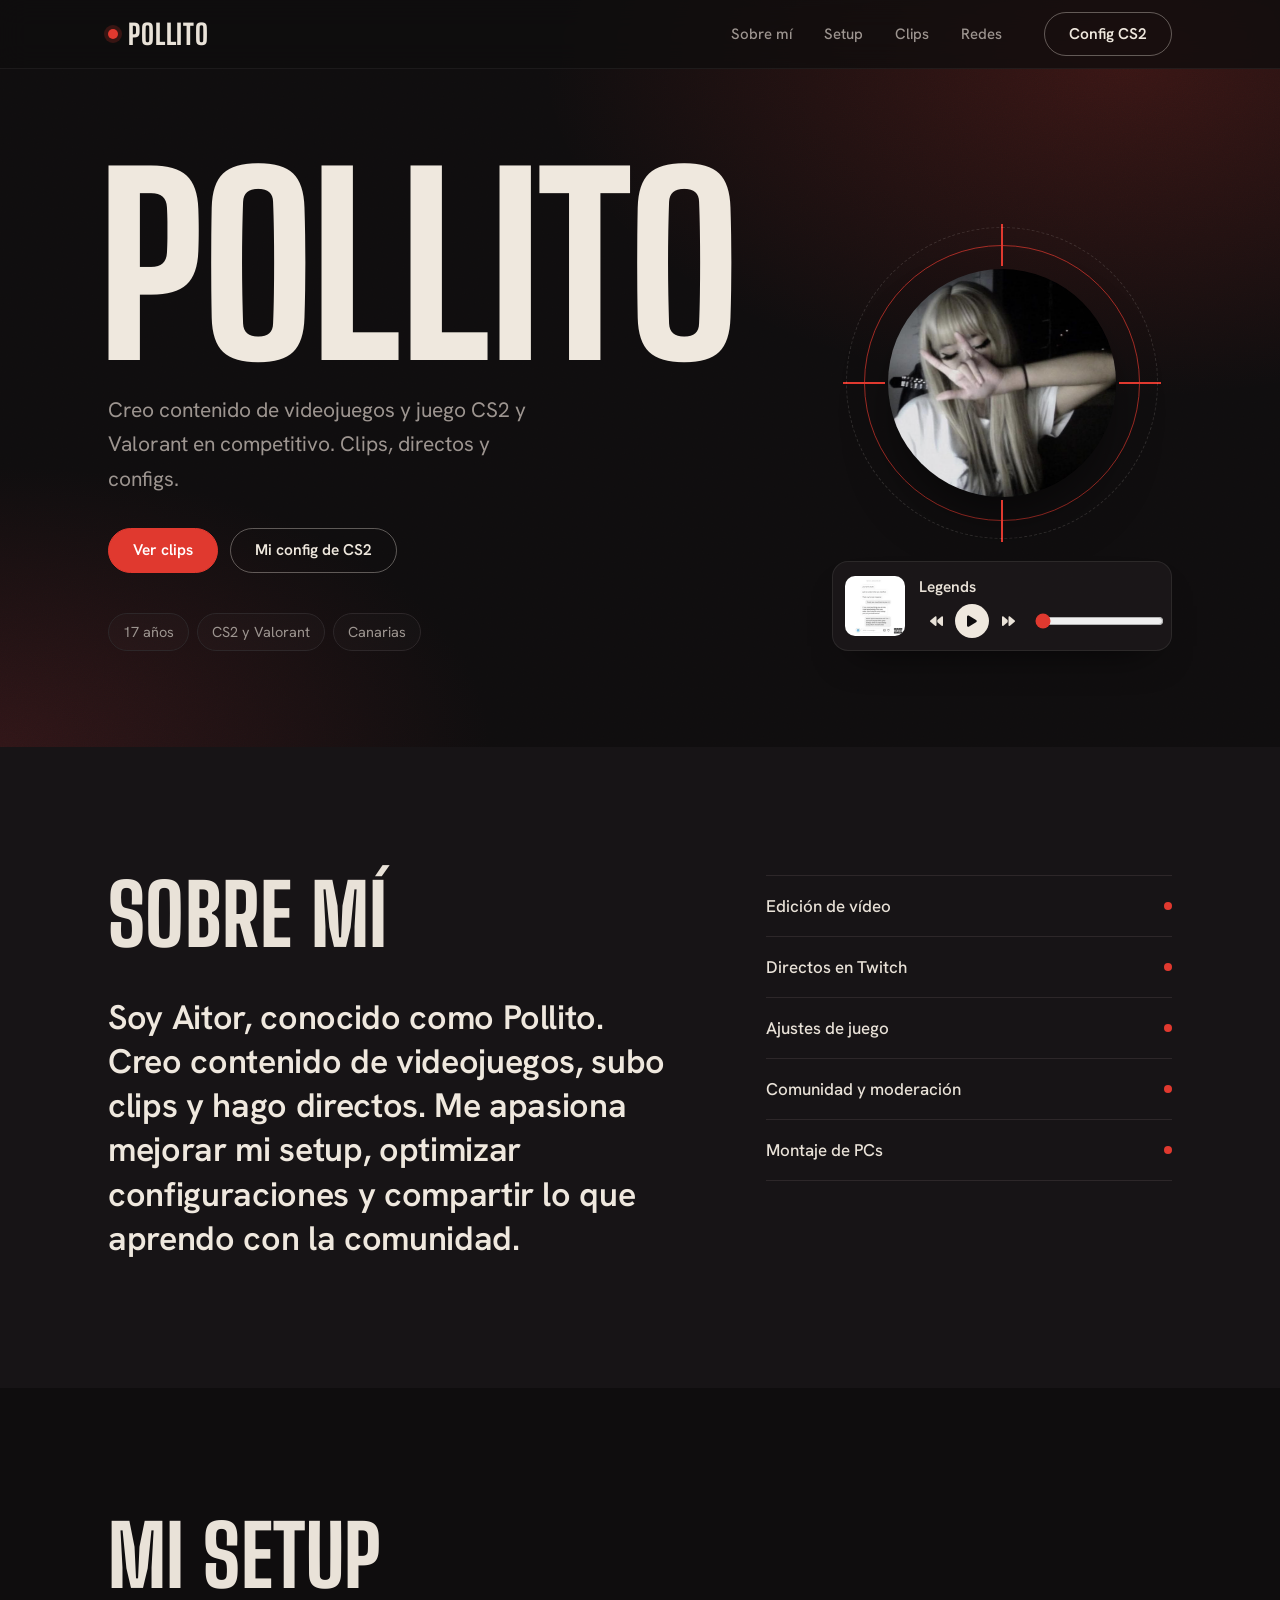
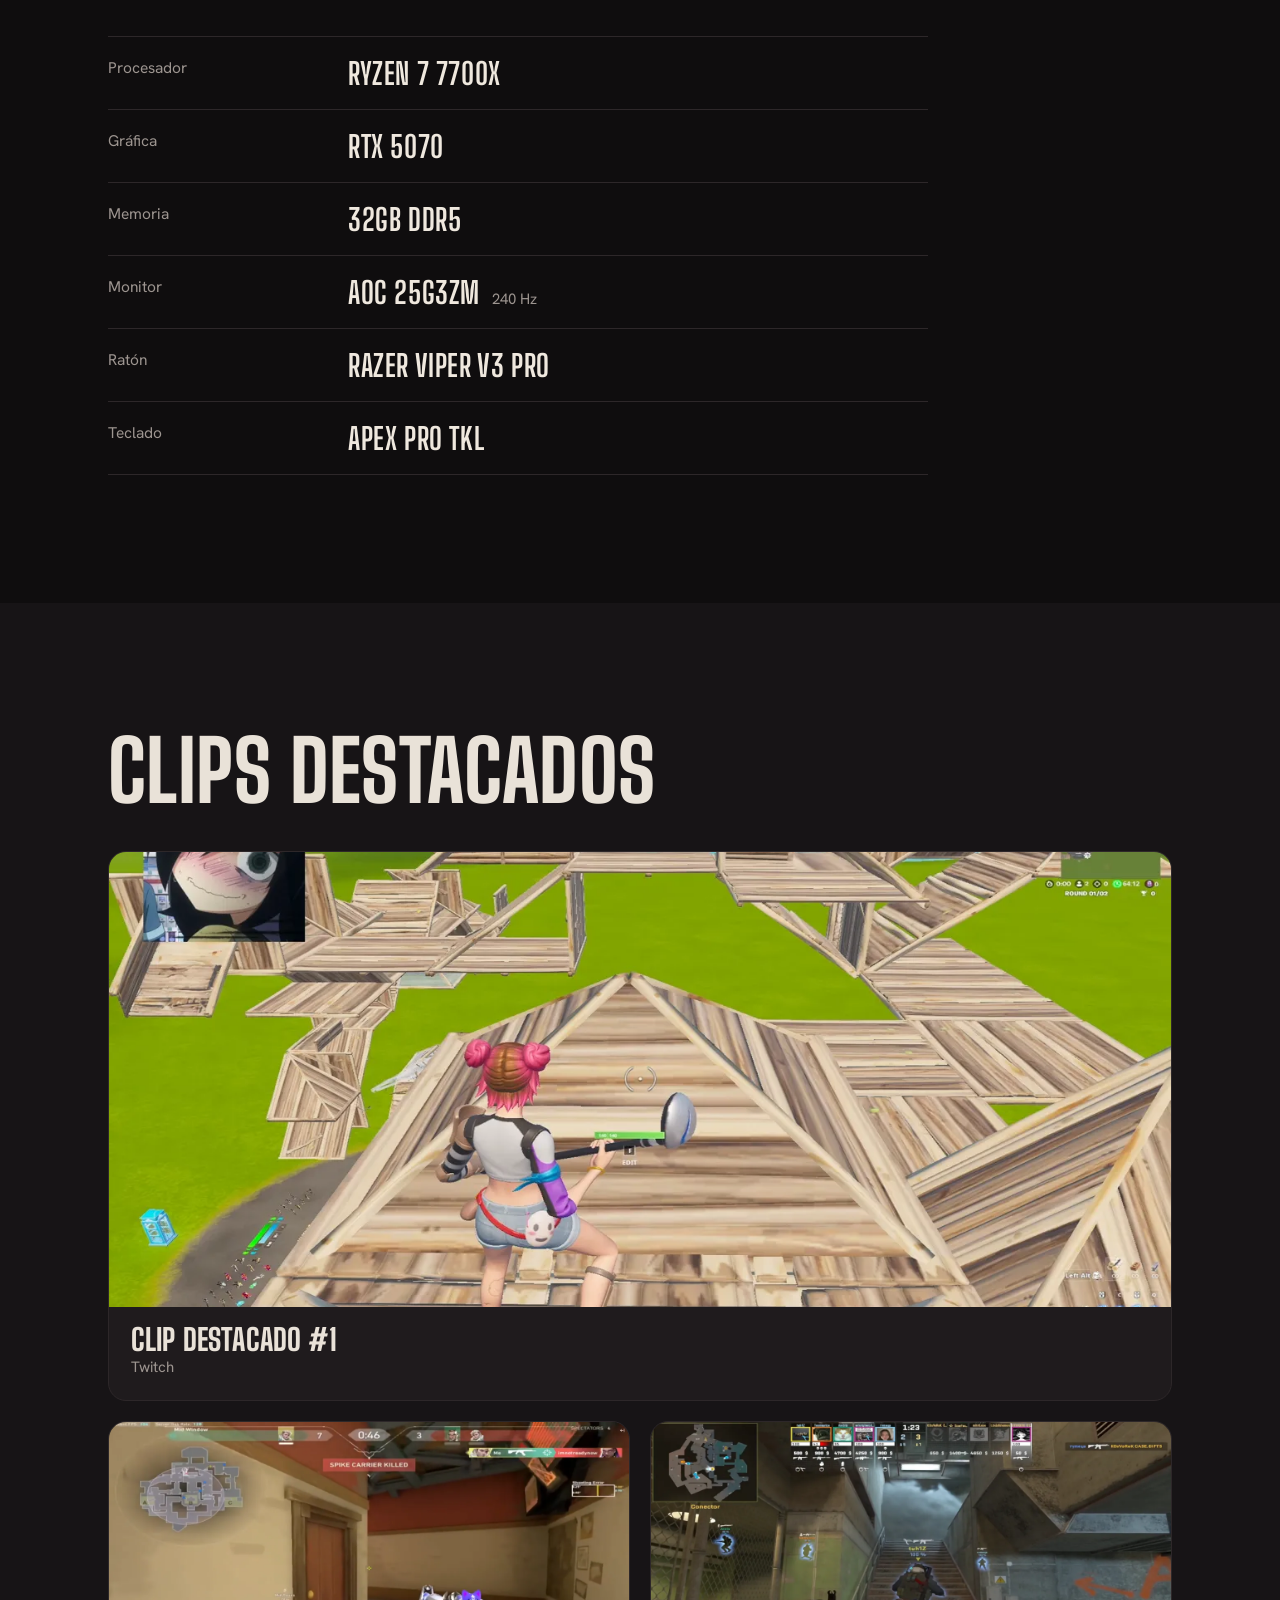
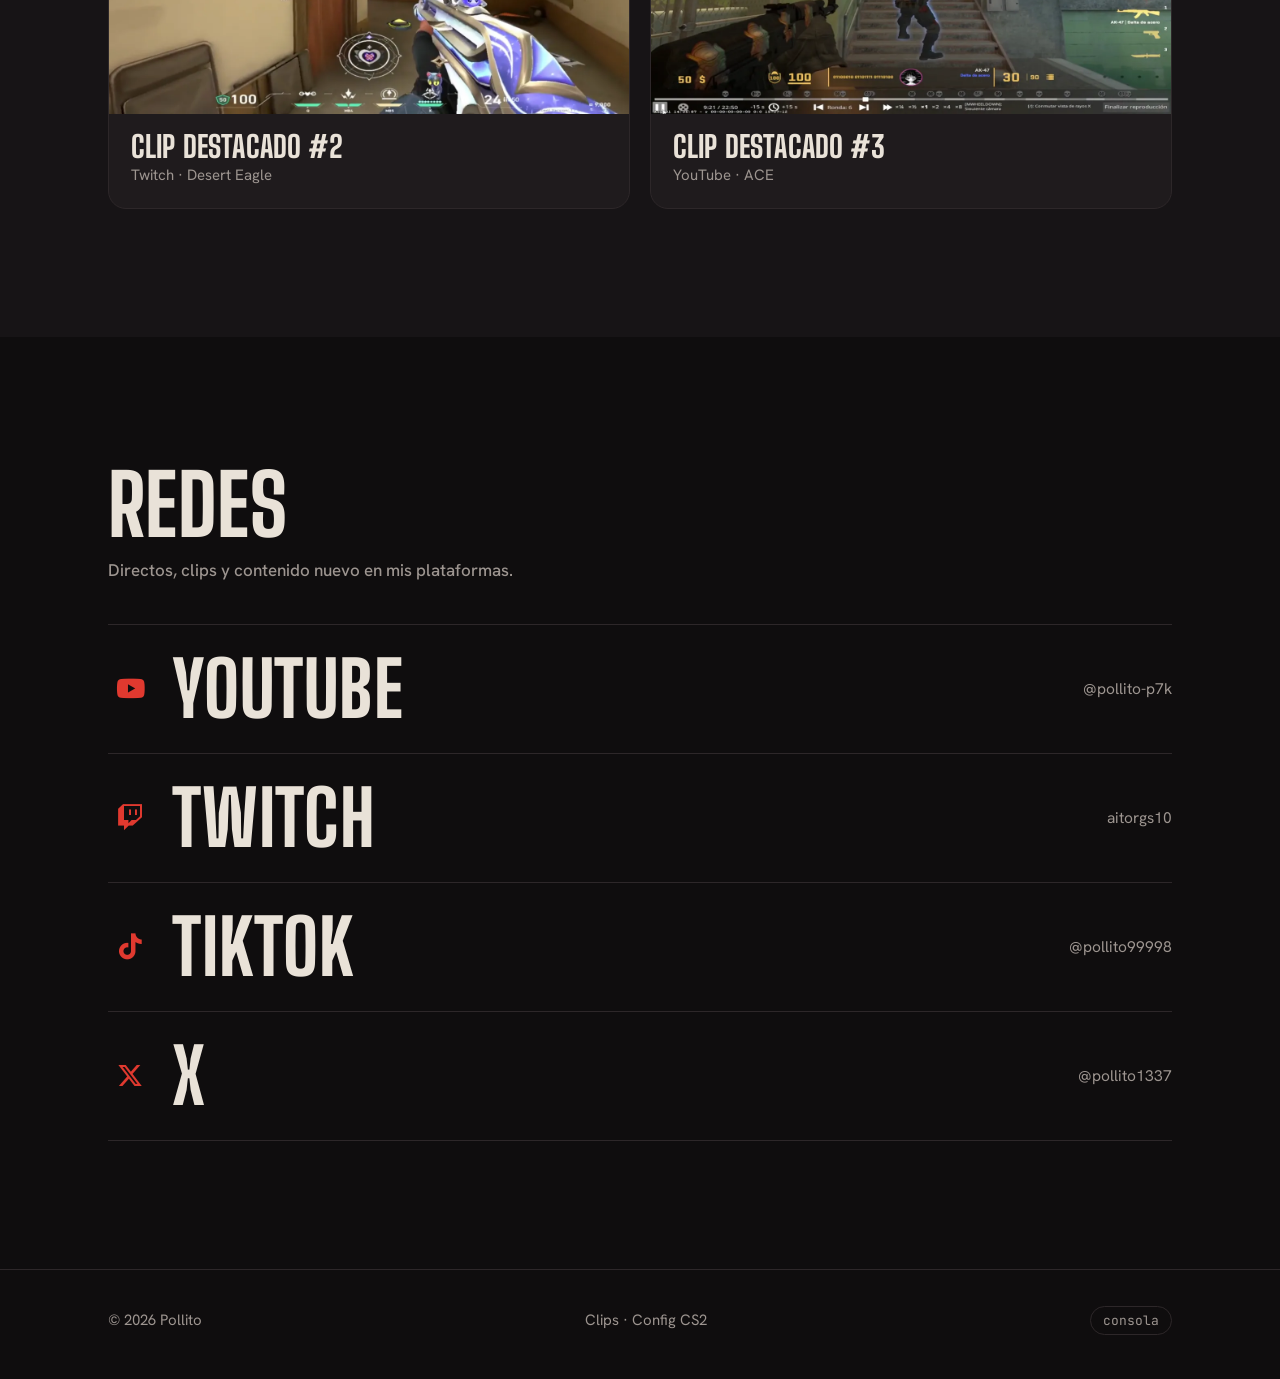
==== commit 572a228b: "." ====
--- a/index.html
+++ b/index.html
@@ -1,245 +1,116 @@
 <!DOCTYPE html>
 <html lang="es">
 <head>
-  <meta charset="utf-8" />
-  <meta name="viewport" content="width=device-width,initial-scale=1" />
-  <title>Pollito</title>
-
-  <link href="https://fonts.googleapis.com/css2?family=Poppins:wght@300;400;600;700&display=swap" rel="stylesheet">
-  <link rel="stylesheet" href="https://cdnjs.cloudflare.com/ajax/libs/font-awesome/6.5.0/css/all.min.css">
-
-  <link rel="stylesheet" href="css/style.css">
-
-  <script src="https://cdnjs.cloudflare.com/ajax/libs/gsap/3.12.0/gsap.min.js" defer></script>
-  <script src="https://cdnjs.cloudflare.com/ajax/libs/gsap/3.12.0/ScrollTrigger.min.js" defer></script>
+<meta charset="utf-8">
+<meta name="viewport" content="width=device-width,initial-scale=1">
+<meta name="theme-color" content="#0f0d0e">
+<link rel="icon" href="data:image/svg+xml,<svg xmlns=%22http://www.w3.org/2000/svg%22 viewBox=%220 0 100 100%22><text y=%22.9em%22 font-size=%2290%22>🐥</text></svg>">
+<link rel="preconnect" href="https://fonts.googleapis.com"><link rel="preconnect" href="https://fonts.gstatic.com" crossorigin>
+<link href="https://fonts.googleapis.com/css2?family=Big+Shoulders+Display:wght@700;800;900&family=Hanken+Grotesk:wght@400;500;600;700&family=JetBrains+Mono:wght@400;500&display=swap" rel="stylesheet">
+<link rel="stylesheet" href="https://cdnjs.cloudflare.com/ajax/libs/font-awesome/6.5.0/css/all.min.css">
+<link rel="stylesheet" href="css/style.css">
+<title>Pollito · Clips, directos y config de CS2</title>
+<meta name="description" content="Pollito (Aitor): creador de contenido y jugador competitivo de CS2 y Valorant desde Canarias. Clips, directos y mi config.">
+<meta property="og:title" content="Pollito">
+<meta property="og:description" content="Clips, directos y config de CS2.">
+<meta property="og:image" content="images/perfil.webp">
 </head>
 <body>
+<a class="skip" href="#top">Saltar al contenido</a>
+<header class="nav"><div class="wrap">
+  <a class="brand" href="#top">Pollito</a>
+  <button class="nav-toggle" aria-label="Abrir menú" aria-expanded="false" aria-controls="menu"><i class="fas fa-bars"></i></button>
+  <nav id="menu">
+    <a href="#sobre-mi">Sobre mí</a><a href="#setup">Setup</a><a href="#clips">Clips</a><a href="#redes">Redes</a>
+  </nav>
+  <a class="btn" href="cs2.html">Config CS2</a>
+</div></header>
 
-  <header class="nav">
-    <div class="nav-inner">
-      <div class="brand">pollito</div>
-      <nav>
-        <a href="#about">about me</a>
-        <a href="#setup">Setup</a>
-        <a href="#content">content</a>
-        <a href="#projects">projects</a>
-        <a href="#contact">contact</a>
-      </nav>
-      <a href="cs2.html" target="_blank" id="cta-join" class="btn-outline">
-        Cs2
-      </a>
+<main id="top">
+<section class="hero" id="hero"><div class="wrap">
+  <div>
+    <h1>Pollito</h1>
+    <p class="lead">Creo contenido de videojuegos y juego CS2 y Valorant en competitivo. Clips, directos y configs.</p>
+    <div class="actions">
+      <a class="btn gold" href="#clips">Ver clips</a>
+      <a class="btn" href="cs2.html">Mi config de CS2</a>
     </div>
-  </header>
+    <ul class="facts"><li>17 años</li><li>CS2 y Valorant</li><li>Canarias</li></ul>
+  </div>
+  <div>
+    <div class="scope">
+      <img src="images/perfil.jpg" alt="Foto de Pollito" width="200" height="200">
+      <span class="tick t"></span><span class="tick b"></span><span class="tick l"></span><span class="tick r"></span>
+    </div>
+    <div class="player">
+  <img id="cover" src="images/cover1.webp" alt="Portada de la canción" width="56" height="56">
+  <div class="title" id="song">Legends</div>
+  <div class="ctrl">
+    <button id="prev" aria-label="Anterior"><i class="fas fa-backward"></i></button>
+    <button id="play" aria-label="Reproducir"><i class="fas fa-play"></i></button>
+    <button id="next" aria-label="Siguiente"><i class="fas fa-forward"></i></button>
+    <input id="seek" type="range" min="0" max="100" value="0" aria-label="Posición de la canción">
+    <audio id="audio" preload="none"></audio>
+  </div>
+</div>
+  </div>
+</div></section>
 
-  <section class="hero" id="home" aria-label="Hero">
-    <div class="hero-inner">
-      <div class="hero-left">
-        <h1 class="hero-title">I’m <span>Pollito</span></h1>
-        <p class="hero-sub">Content creator & gamer · Canary Islands · Clips, streams and configs</p>
+<section id="sobre-mi" class="alt"><div class="wrap split">
+  <div>
+    <h2>Sobre mí</h2>
+    <p>Soy Aitor, conocido como Pollito. Creo contenido de videojuegos, subo clips y hago directos. Me apasiona mejorar mi setup, optimizar configuraciones y compartir lo que aprendo con la comunidad.</p>
+  </div>
+  <ul class="list">
+    <li>Edición de vídeo</li><li>Directos en Twitch</li><li>Ajustes de juego</li><li>Comunidad y moderación</li><li>Montaje de PCs</li>
+  </ul>
+</div></section>
 
-        <div class="hero-actions">
-          <a href="#content" class="btn-solid">watch content</a>
-          <a href="#projects" class="btn-link">my projects</a>
-        </div>
+<section id="setup"><div class="wrap">
+  <h2>Mi setup</h2>
+  <dl class="specs">
+    <dt>Procesador</dt><dd>Ryzen 7 7700X</dd>
+    <dt>Gráfica</dt><dd>RTX 5070</dd>
+    <dt>Memoria</dt><dd>32GB DDR5</dd>
+    <dt>Monitor</dt><dd>AOC 25G3ZM<span>240 Hz</span></dd>
+    <dt>Ratón</dt><dd>Razer Viper V3 Pro</dd>
+    <dt>Teclado</dt><dd>Apex Pro TKL</dd>
+  </dl>
+</div></section>
 
-        <div class="hero-stats">
-          <div><strong>17</strong><span>years</span></div>
-          <div><strong>CS2 / Valorant</strong><span>competition</span></div>
-          <div><strong>Canarias</strong><span>location</span></div>
-        </div>
-      </div>
+<section id="clips" class="alt"><div class="wrap">
+  <h2>Clips destacados</h2>
+  <div class="clips">
+    <button class="clip" data-title="Clip destacado #1" data-desc="Clip de Twitch." data-img="images/project1.webp" data-link="https://www.twitch.tv/aitorgs10/clip/ExuberantBoxyLapwingFunRun-XCbocYmGXAchrtom">
+      <img src="images/project1.webp" alt="" loading="lazy" width="640" height="360"><h3>Clip destacado #1</h3><p>Twitch</p></button>
+    <button class="clip" data-title="Clip destacado #2" data-desc="2 HS con la Desert Eagle." data-img="images/project2.webp" data-link="https://www.twitch.tv/aitorgs10/clip/BovineModernKangarooTBCheesePull-E47AoyQ7fmG8jhPP">
+      <img src="images/project2.webp" alt="" loading="lazy" width="640" height="360"><h3>Clip destacado #2</h3><p>Twitch · Desert Eagle</p></button>
+    <button class="clip" data-title="Clip destacado #3" data-desc="ACE en CS2." data-img="images/project3.webp" data-link="https://www.youtube.com/watch?v=1we2a8qryic">
+      <img src="images/project3.webp" alt="" loading="lazy" width="640" height="360"><h3>Clip destacado #3</h3><p>YouTube · ACE</p></button>
+  </div>
+</div></section>
 
-      <div class="hero-right">
-        <div class="portrait-wrap">
-          <img src="images/perfil.jpg" alt="Foto de Pollito" class="portrait">
-          <div class="portrait-ring"></div>
-        </div>
-        <div class="mini-player">
-          <img src="images/default-cover.jpg" alt="cover" id="mini-cover" class="mini-cover">
-          <div class="mini-meta">
-            <div id="mini-title">Legends</div>
-            <div class="mini-controls">
-              <button id="mini-prev"><i class="fas fa-backward"></i></button>
-              <button id="mini-play"><i class="fas fa-play"></i></button>
-              <button id="mini-next"><i class="fas fa-forward"></i></button>
-              <audio id="audio-player"></audio>
-            </div>
-          </div>
-        </div>
-      </div>
-    </div>
+<section id="redes"><div class="wrap">
+  <h2>Redes<small>Directos, clips y contenido nuevo en mis plataformas.</small></h2>
+  <div class="links">
+    <a href="https://youtube.com/@pollito-p7k" target="_blank" rel="noopener"><i class="fab fa-youtube"></i><strong>YouTube</strong><span>@pollito-p7k</span></a>
+    <a href="https://twitch.tv/pollito1437" target="_blank" rel="noopener"><i class="fab fa-twitch"></i><strong>Twitch</strong><span>aitorgs10</span></a>
+    <a href="https://www.tiktok.com/@pollito99998" target="_blank" rel="noopener"><i class="fab fa-tiktok"></i><strong>TikTok</strong><span>@pollito99998</span></a>
+    <a href="https://x.com/pollito1337" target="_blank" rel="noopener"><i class="fab fa-x-twitter"></i><strong>X</strong><span>@pollito1337</span></a>
+  </div>
+</div></section>
+</main>
 
-    <svg class="hero-divider" width="100%" height="60" viewBox="0 0 100 20" preserveAspectRatio="none" aria-hidden="true">
-      <path d="M0,20 C20,0 80,0 100,20 L100,100 L0,100 Z" fill="#fff"></path>
-    </svg>
-  </section>
+<dialog id="dlg" aria-labelledby="dlg-title">
+  <button class="dlg-x" aria-label="Cerrar"><i class="fas fa-times"></i></button>
+  <img id="dlg-img" src="" alt="">
+  <div class="dlg-body">
+    <h3 id="dlg-title"></h3><p id="dlg-desc"></p>
+    <div class="actions"><a id="dlg-link" class="btn gold" href="#" target="_blank" rel="noopener">Abrir clip</a><button class="btn dlg-close">Cerrar</button></div>
+  </div>
+</dialog>
 
-  <section id="about" class="section">
-    <div class="container">
-      <div class="section-grid about-grid">
-        <div class="about-card">
-          <h2>Sobre mí</h2>
-          <p>I’m Aitor — known as <strong>Pollito</strong>. I create gaming content, upload clips and stream games. I am passionate about improving my setup, optimizing configurations and sharing knowledge with the community.</p>
-          <ul class="about-list">
-            <li><i class="fas fa-gamepad"></i> competitive player (CS2 / Valorant)</li>
-            <li><i class="fas fa-video"></i> Streamer</li>
-            <li><i class="fas fa-cogs"></i> Configs</li>
-          </ul>
-        </div>
-
-        <div class="skills-card">
-          <h3>skills</h3>
-          <div class="skills-grid">
-            <div class="skill">video editing</div>
-            <div class="skill">Twitch streaming</div>
-            <div class="skill">game settings</div>
-            <div class="skill">Community & moderation</div>
-            <div class="skill">PC building</div>
-          </div>
-        </div>
-      </div>
-    </div>
-  </section>
-
-  <section id="setup" class="section section-alt">
-    <div class="container">
-      <h2 class="section-title center">My Setup</h2>
-      <div class="setup-grid">
-        <div class="setup-card">
-          <div class="setup-icon">CPU</div>
-          <div class="setup-desc"><strong>Ryzen 7 7700X</strong><span>Procesador</span></div>
-        </div>
-        <div class="setup-card">
-          <div class="setup-icon">GPU</div>
-          <div class="setup-desc"><strong>RTX 5070</strong><span>Tarjeta gráfica</span></div>
-        </div>
-        <div class="setup-card">
-          <div class="setup-icon">RAM</div>
-          <div class="setup-desc"><strong>32GB DDR5</strong><span>Memoria</span></div>
-        </div>
-        <div class="setup-card">
-          <div class="setup-icon">MON</div>
-          <div class="setup-desc"><strong>AOC 25G3ZM</strong><span>240 Hz</span></div>
-        </div>
-        <div class="setup-card">
-          <div class="setup-icon">MOU</div>
-          <div class="setup-desc"><strong>Razer Viper V3 Pro</strong><span>Mouse</span></div>
-        </div>
-        <div class="setup-card">
-          <div class="setup-icon">KBD</div>
-          <div class="setup-desc"><strong>Apex Pro TKL</strong><span>Teclado</span></div>
-        </div>
-      </div>
-    </div>
-  </section>
-
-  <section id="content" class="section">
-    <div class="container">
-      <h2 class="section-title">Content & Social</h2>
-      <p class="muted center">Follow my platforms - there you will find streams, clips and exclusive content.</p>
-
-      <div class="social-grid">
-        <a class="social-card" href="https://youtube.com/@pollito-p7k" target="_blank">
-          <div class="icon"><i class="fab fa-youtube"></i></div>
-          <div class="meta"><strong>YouTube</strong><span></span></div>
-        </a>
-
-        <a class="social-card" href="https://twitch.tv/aitorgs10" target="_blank">
-          <div class="icon"><i class="fab fa-twitch"></i></div>
-          <div class="meta"><strong>Twitch</strong><span></span></div>
-        </a>
-
-        <a class="social-card" href="https://www.tiktok.com/@pollito99998" target="_blank">
-          <div class="icon"><i class="fab fa-tiktok"></i></div>
-          <div class="meta"><strong>TikTok</strong><span></span></div>
-        </a>
-
-        <a class="social-card" href="https://x.com/pollito1337" target="_blank">
-          <div class="icon"><i class="fab fa-x-twitter"></i></div>
-          <div class="meta"><strong>X</strong><span></span></div>
-        </a>
-
-        <a class="social-card" href="https://instagram.com/tuusuario" target="_blank">
-          <div class="icon"><i class="fab fa-instagram"></i></div>
-          <div class="meta"><strong>Instagram</strong><span></span></div>
-        </a>
-      </div>
-    </div>
-  </section>
-
-  <section id="projects" class="section section-alt">
-    <div class="container">
-      <h2 class="section-title center">featured projects</h2>
-
-      <div class="projects-grid">
-        <article class="project-card" data-title="Clip Highlight #1" data-desc="dogshit clip" data-img="images/project1.png" data-link="https://www.twitch.tv/aitorgs10/clip/ExuberantBoxyLapwingFunRun-XCbocYmGXAchrtom">
-          <img src="images/project1.png" alt="Project 1">
-          <div class="project-meta">
-            <h3>Clip Highlight #1</h3>
-            <p>Best moments & montajes</p>
-            <button class="btn-outline open-project">Ver</button>
-          </div>
-        </article>
-
-        <article class="project-card" data-title="Clip Highlight #2" data-desc="2 hs Desert Eagle" data-img="images/project2.png" data-link="https://www.twitch.tv/aitorgs10/clip/BovineModernKangarooTBCheesePull-E47AoyQ7fmG8jhPP"> // change the clip
-          <img src="images/project2.png" alt="Project 2">
-          <div class="project-meta">
-            <h3>Clip Highlight #2</h3>
-            <p>Best moments & montajes</p>
-            <button class="btn-outline open-project">Ver</button>
-          </div>
-        </article>
-
-        <article class="project-card" data-title="Montaje PC" data-desc="Cs2 ACE (good clip)" data-img="images/project3.png" data-link="https://www.youtube.com/watch?v=1we2a8qryic">
-          <img src="images/project3.png" alt="Project 3">
-          <div class="project-meta">
-            <h3>Clip Highlight #3</h3>
-            <p>Best moments & montajes</p>
-            <button class="btn-outline open-project">Ver</button>
-          </div>
-        </article>
-      </div>
-    </div>
-  </section>
-
-  <section id="contact" class="section">
-
-
-        <aside class="contact-info">
-          <h3>Social</h3>
-          <ul class="contact-list">
-            <li><i class="fab fa-youtube"></i> YouTube — <a href="https://youtube.com/@pollito-p7k" target="_blank">.­</a></li>
-            <li><i class="fab fa-twitch"></i> Twitch — <a href="https://twitch.tv/aitorgs10" target="_blank">.­</a></li>
-            <li><i class="fab fa-tiktok"></i> TikTok — <a href="https://www.tiktok.com/@pollito99998" target="_blank">­.</a></li>
-          </ul>
-
-        </aside>
-      </div>
-    </div>
-  </section>
-
-  <div id="project-modal" class="modal" aria-hidden="true">
-    <div class="modal-inner">
-      <button id="modal-close" class="modal-close"><i class="fas fa-times"></i></button>
-      <img id="modal-img" src="" alt="">
-      <div class="modal-content">
-        <h3 id="modal-title"></h3>
-        <p id="modal-desc"></p>
-        <div class="modal-actions">
-          <a id="modal-link" href="#" target="_blank" class="btn-solid">open</a>
-          <button id="modal-close2" class="btn-link">close</button>
-        </div>
-      </div>
-    </div>
-  </div>
-
-  <footer class="footer">
-    <div class="footer-inner">
-      <div>© 2026 Pollito</div>
-      <div class="footer-links"><a href="#contact">Contacto</a> · <a href="#projects">projects</a></div>
-    </div>
-  </footer>
-
-  <script src="js/script.js" defer></script>
+<footer><div class="wrap"><span>© <span id="year">2026</span> Pollito</span><span><a href="#clips">Clips</a> · <a href="cs2.html">Config CS2</a></span></div></footer>
+<script src="js/script.js" defer></script>
 </body>
 </html>
--- a/css/style.css
+++ b/css/style.css
@@ -1,218 +1,199 @@
+/* Pollito — rediseño. Rojo señal sobre negro cálido, tipografía de retransmisión. */
 :root{
-  --bg: #0b0b0b;       
-  --fg: #ffffff;       
-  --muted: #bbbbbb;    
-  --accent: #ffffff;   
-  --glass: rgba(255,255,255,0.04);
-  --card: #151515;     
-  --radius: 12px;
-  --maxw: 1100px;
-  --container-padding: 24px;
-  --shadow: 0 6px 18px rgba(0,0,0,0.6);
-  --glass-2: rgba(255,255,255,0.08);
+  --ink:#0f0d0e;--panel:#171416;--raise:#1f1b1d;--line:#2d2729;
+  --bone:#efe8de;--text:#e9e2d8;--mute:#9d9590;
+  --red:#e0392f;--red-hi:#f04c41;--maroon:#4a1c1f;
+  --wrap:1160px;--pad:clamp(20px,5vw,48px);
+  --display:"Big Shoulders Display","Arial Narrow",Impact,sans-serif;
+  --sans:"Hanken Grotesk",system-ui,"Segoe UI",Roboto,Arial,sans-serif;
+  --mono:"JetBrains Mono",ui-monospace,Consolas,monospace;
+  --ease:cubic-bezier(.2,.7,.2,1);
 }
+*{box-sizing:border-box}
+html{overflow-x:hidden;scroll-behavior:smooth;scroll-padding-top:80px;background:var(--ink)}
+body{margin:0;background:var(--ink);color:var(--text);font:400 17px/1.65 var(--sans);-webkit-font-smoothing:antialiased;text-rendering:optimizeLegibility}
+h1,h2,h3{font-family:var(--display);line-height:.95;margin:0;font-weight:800;letter-spacing:.005em}
+h2{font-size:clamp(44px,7vw,84px);margin-bottom:40px;text-transform:uppercase}
+h2 small{display:block;font:500 17px/1.5 var(--sans);text-transform:none;letter-spacing:0;color:var(--mute);margin-top:14px;max-width:52ch}
+a{color:inherit}
+:focus-visible{outline:2px solid var(--red-hi);outline-offset:3px}
+::selection{background:var(--red);color:#fff}
+.wrap{max-width:var(--wrap);margin:0 auto;padding:0 var(--pad)}
+section{padding:clamp(72px,10vw,128px) 0}
+.alt{background:var(--panel)}
+.mute{color:var(--mute)}
+.skip{position:absolute;left:-999px;top:8px;z-index:200;background:var(--red);color:#fff;padding:10px 16px;border-radius:4px;font-weight:600;text-decoration:none}
+.skip:focus{left:8px}
 
-*{box-sizing:border-box}
-html,body{height:100%}
-body{
-  margin:0;
-  background:var(--bg);
-  color:var(--fg);
-  font-family: "Poppins", system-ui, -apple-system, "Segoe UI", Roboto, "Helvetica Neue", Arial;
-  -webkit-font-smoothing:antialiased;
-  -moz-osx-font-smoothing:grayscale;
-  line-height:1.5;
+/* Navegación */
+.nav{position:fixed;inset:0 0 auto;z-index:50;background:rgba(15,13,14,.78);backdrop-filter:blur(14px) saturate(1.2);-webkit-backdrop-filter:blur(14px) saturate(1.2);border-bottom:1px solid rgba(255,255,255,.06)}
+.nav .wrap{display:flex;align-items:center;gap:28px;height:68px}
+.brand{font:800 28px/1 var(--display);text-decoration:none;margin-right:auto;text-transform:uppercase;letter-spacing:.03em;display:flex;align-items:center;gap:10px}
+.brand::before{content:"";width:10px;height:10px;border-radius:50%;background:var(--red);box-shadow:0 0 0 4px rgba(224,57,47,.2)}
+.nav nav{display:flex;gap:4px}
+.nav nav a{text-decoration:none;font-weight:500;font-size:15px;padding:8px 14px;border-radius:999px;color:var(--mute);transition:color .2s,background .2s}
+.nav nav a:hover{color:var(--bone);background:rgba(255,255,255,.06)}
+.nav-toggle{display:none;background:none;border:0;color:var(--text);font-size:22px;padding:8px;cursor:pointer}
+
+/* Botones */
+.btn{display:inline-flex;align-items:center;gap:10px;padding:12px 24px;border-radius:999px;font:600 15.5px/1.2 var(--sans);text-decoration:none;border:1px solid rgba(239,232,222,.35);background:none;color:var(--bone);cursor:pointer;transition:background .2s,color .2s,border-color .2s,transform .2s var(--ease)}
+.btn:hover{background:var(--bone);border-color:var(--bone);color:var(--ink)}
+.btn:active{transform:scale(.97)}
+.btn.gold{background:var(--red);border-color:var(--red);color:#fff}
+.btn.gold:hover{background:var(--red-hi);border-color:var(--red-hi);color:#fff}
+.actions{display:flex;flex-wrap:wrap;gap:12px}
+
+/* Portada */
+.hero{position:relative;overflow:hidden;cursor:crosshair;padding:clamp(120px,16vw,170px) 0 clamp(56px,8vw,96px);
+  background:radial-gradient(900px 520px at 88% 8%,rgba(224,57,47,.2),transparent 65%),radial-gradient(700px 400px at 0 100%,rgba(74,28,31,.55),transparent 70%)}
+.hero::after{content:"";position:absolute;inset:0;pointer-events:none;opacity:.5;mix-blend-mode:overlay;
+  background-image:url("data:image/svg+xml,%3Csvg xmlns='http://www.w3.org/2000/svg' width='160' height='160'%3E%3Cfilter id='n'%3E%3CfeTurbulence type='fractalNoise' baseFrequency='.8' numOctaves='2' stitchTiles='stitch'/%3E%3C/filter%3E%3Crect width='100%25' height='100%25' filter='url(%23n)' opacity='.35'/%3E%3C/svg%3E")}
+.hero a,.hero button,.hero input{cursor:pointer}
+.hero .wrap{position:relative;z-index:1;display:grid;grid-template-columns:minmax(0,1fr) 340px;gap:clamp(32px,5vw,72px);align-items:end}
+.hero h1{font-size:clamp(68px,19vw,248px);line-height:.8;text-transform:uppercase;letter-spacing:-.01em;color:var(--bone);margin-left:-.04em}
+.hero p.lead{max-width:36ch;font-size:clamp(18px,2vw,21px);color:var(--mute);margin:28px 0 32px}
+.facts{display:flex;flex-wrap:wrap;gap:8px;list-style:none;padding:0;margin:40px 0 0}
+.facts li{padding:6px 14px;border:1px solid var(--line);border-radius:999px;color:var(--mute);font-size:14.5px;background:rgba(255,255,255,.02)}
+.scope{position:relative;width:min(300px,78vw);aspect-ratio:1;margin:0 auto 28px}
+.scope img{position:absolute;inset:12%;width:76%;height:76%;border-radius:50%;object-fit:cover;background:var(--bone);box-shadow:0 30px 60px -20px rgba(0,0,0,.7)}
+.scope::before{content:"";position:absolute;inset:4%;border:1px solid var(--red);border-radius:50%;opacity:.7}
+.scope::after{content:"";position:absolute;inset:-2%;border:1px dashed rgba(239,232,222,.14);border-radius:50%}
+.tick{position:absolute;background:var(--red)}
+.tick.t,.tick.b{width:2px;height:14%;left:calc(50% - 1px)}
+.tick.l,.tick.r{height:2px;width:14%;top:calc(50% - 1px)}
+.tick.t{top:-3%}.tick.b{bottom:-3%}.tick.l{left:-3%}.tick.r{right:-3%}
+.hole{position:absolute;width:10px;height:10px;margin:-5px;border-radius:50%;background:radial-gradient(#000 35%,#3a3033 70%,transparent 72%);pointer-events:none;animation:fade 5s forwards}
+@keyframes fade{70%{opacity:1}to{opacity:0}}
+
+/* Reproductor */
+.player{display:grid;grid-template-columns:60px 1fr;gap:4px 14px;align-items:center;background:rgba(31,27,29,.72);backdrop-filter:blur(10px);border:1px solid rgba(255,255,255,.08);border-radius:16px;padding:12px;box-shadow:0 20px 40px -24px rgba(0,0,0,.8)}
+.player img{grid-row:span 2;width:60px;height:60px;border-radius:10px;object-fit:cover}
+.player .title{font-weight:600;font-size:15.5px;white-space:nowrap;overflow:hidden;text-overflow:ellipsis}
+.ctrl{display:flex;align-items:center;gap:2px}
+.ctrl button{background:none;border:0;color:var(--text);width:34px;height:34px;border-radius:50%;cursor:pointer;font-size:13px;transition:background .2s}
+.ctrl button:hover{background:rgba(255,255,255,.1)}
+#play{background:var(--bone);color:var(--ink)}
+#play:hover{background:#fff}
+.ctrl input{flex:1;min-width:0;accent-color:var(--red);margin-left:8px}
+
+/* Sobre mí */
+.split{display:grid;grid-template-columns:minmax(0,1.4fr) minmax(0,1fr);gap:clamp(40px,7vw,96px);align-items:start}
+.split p{margin:0;font:600 clamp(24px,3vw,34px)/1.3 var(--sans);letter-spacing:-.01em;color:var(--bone);max-width:30ch}
+.list{list-style:none;margin:0;padding:0}
+.list li{padding:16px 0;border-bottom:1px solid var(--line);font-weight:500;display:flex;justify-content:space-between;gap:16px}
+.list li:first-child{border-top:1px solid var(--line)}
+.list li::after{content:"";width:8px;height:8px;border-radius:50%;background:var(--red);align-self:center;flex:none}
+
+/* Fichas técnicas */
+.specs{display:grid;grid-template-columns:minmax(150px,240px) 1fr;margin:0;max-width:820px}
+.specs dt,.specs dd{margin:0;padding:18px 0;border-bottom:1px solid var(--line)}
+.specs dt:first-of-type,.specs dt:first-of-type+dd{border-top:1px solid var(--line)}
+.specs dt{color:var(--mute);font-size:15.5px}
+.specs dd{font:700 clamp(22px,2.6vw,30px)/1.2 var(--display);letter-spacing:.02em;text-transform:uppercase;color:var(--bone)}
+.specs dd span{font:400 15px var(--sans);text-transform:none;letter-spacing:0;color:var(--mute);margin-left:12px}
+
+/* Clips */
+.clips{display:grid;grid-template-columns:repeat(2,minmax(0,1fr));gap:20px}
+.clip{display:grid;grid-template-columns:1fr;padding:0;text-align:left;background:var(--raise);color:inherit;border:1px solid var(--line);border-radius:18px;overflow:hidden;cursor:pointer;font:inherit;transition:border-color .25s}
+.clip:hover{border-color:rgba(224,57,47,.7)}
+.clip:first-child{grid-column:1/-1}
+.clip img,.clip::before,.clip::after{grid-area:1/1}
+.clip img{display:block;width:100%;height:auto;aspect-ratio:16/9;object-fit:cover;transition:transform .6s var(--ease)}
+.clip:first-child img{aspect-ratio:21/9}
+.clip:hover img{transform:scale(1.03)}
+.clip::before{content:"";background:linear-gradient(transparent 55%,rgba(15,13,14,.6));pointer-events:none;z-index:1}
+.clip::after{content:"\f04b";font:900 18px/1 "Font Awesome 6 Free";place-self:center;width:64px;height:64px;border-radius:50%;display:grid;place-items:center;padding-left:4px;background:var(--red);color:#fff;z-index:2;opacity:0;scale:.85;transition:opacity .25s,scale .3s var(--ease);box-shadow:0 12px 30px -8px rgba(224,57,47,.8)}
+.clip:hover::after,.clip:focus-visible::after{opacity:1;scale:1}
+.clip{overflow:hidden}
+.clip h3{font-size:30px;padding:18px 22px 2px;text-transform:uppercase}
+.clip p{margin:0;padding:0 22px 20px;color:var(--mute);font-size:15px}
+
+/* Redes */
+.links{border-top:1px solid var(--line)}
+.links a{position:relative;display:grid;grid-template-columns:44px 1fr auto;align-items:center;gap:20px;padding:26px 0;border-bottom:1px solid var(--line);text-decoration:none;overflow:hidden;isolation:isolate}
+.links a::before{content:"";position:absolute;inset:0 -100vw;background:var(--red);transform:translateY(101%);transition:transform .45s var(--ease);z-index:-1}
+.links a:hover::before,.links a:focus-visible::before{transform:none}
+.links i{font-size:26px;text-align:center;color:var(--red);transition:color .3s}
+.links strong{font:800 clamp(38px,6.5vw,76px)/1 var(--display);text-transform:uppercase;letter-spacing:.01em}
+.links span{color:var(--mute);font-size:15.5px;transition:color .3s}
+.links a:hover i,.links a:hover span,.links a:focus-visible i,.links a:focus-visible span{color:#fff}
+
+/* Modal */
+dialog{border:1px solid var(--line);background:var(--panel);color:var(--text);border-radius:20px;padding:0;width:min(780px,92vw);overflow:hidden}
+dialog::backdrop{background:rgba(8,6,7,.82);backdrop-filter:blur(6px)}
+dialog img{display:block;width:100%;aspect-ratio:16/9;object-fit:cover}
+.dlg-body{padding:24px 28px 28px}
+.dlg-body h3{font-size:38px;margin-bottom:8px;text-transform:uppercase}
+.dlg-body p{margin:0 0 22px;color:var(--mute)}
+.dlg-x{position:absolute;top:12px;right:12px;width:42px;height:42px;border-radius:50%;border:0;background:rgba(15,13,14,.7);color:#fff;cursor:pointer;font-size:17px}
+
+/* Pie */
+footer{border-top:1px solid var(--line);padding:36px 0 44px;color:var(--mute);font-size:15px}
+footer .wrap{display:flex;justify-content:space-between;gap:16px;flex-wrap:wrap;align-items:center}
+footer a{text-decoration:none;transition:color .2s}
+footer a:hover{color:var(--bone)}
+.con-btn{background:none;border:1px solid var(--line);border-radius:999px;color:var(--mute);font:13px var(--mono);cursor:pointer;padding:5px 12px}
+.con-btn:hover{color:var(--bone);border-color:var(--mute)}
+
+/* Código */
+pre{margin:0;background:#0a0809;border:1px solid var(--line);border-left:3px solid var(--red);border-radius:12px;padding:20px 24px;overflow-x:auto;font:14.5px/1.75 var(--mono);color:#d9d2c8}
+code{font-family:var(--mono);color:var(--red-hi)}
+
+/* CS2 */
+.page-head{padding:clamp(120px,15vw,160px) 0 clamp(32px,5vw,56px);background:radial-gradient(800px 380px at 90% 0,rgba(224,57,47,.18),transparent 65%)}
+.page-head h1{font-size:clamp(64px,13vw,170px);line-height:.85;text-transform:uppercase;color:var(--bone)}
+.page-head p{max-width:54ch;color:var(--mute);font-size:19px;margin:24px 0 30px}
+.tool{display:grid;grid-template-columns:340px minmax(0,1fr);gap:clamp(28px,4vw,56px);align-items:start}
+.fields{display:grid;gap:20px}
+.fields label{display:grid;gap:8px;font-weight:500;font-size:15.5px}
+.fields label.chk{display:flex;gap:12px;align-items:center}
+.fields input[type=checkbox]{accent-color:var(--red);width:18px;height:18px}
+.fields input[type=number],.fields select{background:var(--ink);border:1px solid var(--line);border-radius:10px;color:var(--text);padding:12px 14px;font:inherit}
+.fields input[type=number]:focus,.fields select:focus{border-color:var(--red);outline:0}
+.fields input[type=range]{accent-color:var(--red);width:100%}
+.fields input[type=color]{width:100%;height:46px;border:1px solid var(--line);border-radius:10px;background:none;padding:3px}
+.fields output{color:var(--red-hi);margin-left:8px;font-family:var(--mono);font-size:14px}
+.preview{position:relative;height:240px;margin-bottom:16px;border:1px solid var(--line);border-radius:16px;background:linear-gradient(#2a2427,#120f10)}
+.preview i{position:absolute;display:block}
+.hud{display:flex;flex-wrap:wrap;gap:10px 36px;margin-bottom:16px;color:var(--mute);font-size:15px}
+.hud b{color:var(--bone);font:800 34px/1 var(--display);margin-left:8px}
+.arena{position:relative;height:400px;border:1px solid var(--line);border-radius:18px;overflow:hidden;cursor:crosshair;display:grid;place-items:center;user-select:none;touch-action:manipulation;background:radial-gradient(500px 300px at 50% 40%,#2a2023,#120f10)}
+.target{position:absolute;width:46px;height:46px;margin:-23px;border-radius:50%;border:0;cursor:crosshair;background:radial-gradient(var(--red) 0 18%,#120f10 20% 38%,var(--red) 40% 58%,#120f10 60% 78%,var(--red) 80%)}
+#con{position:fixed;inset:0 0 auto;z-index:100;height:42vh;display:none;flex-direction:column;background:rgba(10,8,9,.96);backdrop-filter:blur(10px);border-bottom:2px solid var(--red);font:15px/1.6 var(--mono)}
+#con.open{display:flex}
+#con-out{flex:1;overflow:auto;padding:16px 24px;white-space:pre-wrap;color:#d9d2c8}
+#con-in{border:0;border-top:1px solid var(--line);background:#0a0809;color:var(--red-hi);padding:14px 24px;font:inherit;outline:0}
+
+/* 404 */
+.nf{min-height:100vh;display:grid;place-content:center;text-align:center;padding:24px;background:radial-gradient(700px 400px at 50% 40%,rgba(224,57,47,.18),transparent 70%)}
+.nf h1{font-size:clamp(120px,30vw,320px);line-height:.8;color:var(--red)}
+
+/* Movimiento: una sola secuencia de entrada, en la portada */
+@media (prefers-reduced-motion:no-preference){
+  .hero h1{animation:rise .9s var(--ease) both}
+  .hero .wrap>div:first-child>*:not(h1){animation:rise .8s .25s var(--ease) both}
+  .hero .wrap>div:last-child{animation:rise .9s .35s var(--ease) both}
+  .tick{animation:draw .6s .8s var(--ease) both}
+  dialog[open]{animation:pop .25s var(--ease)}
+  @keyframes rise{from{opacity:0;transform:translateY(24px)}}
+  @keyframes draw{from{transform:scale(0)}}
+  @keyframes pop{from{opacity:0;transform:scale(.97)}}
 }
+@media (prefers-reduced-motion:reduce){html{scroll-behavior:auto}}
 
-.nav{
-  position:fixed;
-  top:0; left:0; right:0;
-  background:linear-gradient(180deg, rgba(11,11,11,0.9), rgba(11,11,11,0.7));
-  backdrop-filter: blur(6px);
-  border-bottom:1px solid var(--glass-2);
-  z-index:1200;
+@media (max-width:900px){
+  .hero .wrap{grid-template-columns:minmax(0,1fr)}
+  .hero .wrap>div:last-child{max-width:380px}
+  .split,.tool{grid-template-columns:minmax(0,1fr)}
 }
-.nav-inner{
-  max-width:var(--maxw);
-  margin:0 auto;
-  padding:12px var(--container-padding);
-  display:flex;
-  align-items:center;
-  gap:20px;
-  justify-content:space-between;
+@media (max-width:820px){
+  .nav-toggle{display:block}
+  .nav nav{display:none;position:absolute;top:68px;left:0;right:0;flex-direction:column;background:var(--ink);padding:8px var(--pad) 16px;border-bottom:1px solid var(--line)}
+  .nav nav.open{display:flex}
+  .nav .btn{padding:9px 16px;font-size:14px}
+  .specs{grid-template-columns:1fr}.specs dt{border:0!important;padding-bottom:0}.specs dd{padding-top:4px}
+  .clips{grid-template-columns:1fr}
+  .clip:first-child img{aspect-ratio:16/9}
+  .links a{grid-template-columns:36px 1fr;gap:14px}
+  .links span{grid-column:2}
 }
-.brand{font-weight:700;font-size:18px;letter-spacing:0.6px}
-.nav-inner nav{display:flex;gap:18px;align-items:center}
-.nav-inner nav a{
-  text-decoration:none;
-  color:var(--fg);
-  font-weight:600;
-  font-size:14px;
-  padding:8px;
-  border-radius:8px;
-  transition:all .22s;
-}
-.nav-inner nav a:hover{background:var(--glass);transform:translateY(-2px)}
-
-.btn-solid, .btn-outline, .btn-link{
-  display:inline-flex;
-  align-items:center;
-  gap:10px;
-  border-radius:10px;
-  padding:10px 14px;
-  font-weight:600;
-  text-decoration:none;
-  cursor:pointer;
-}
-.btn-solid{
-  background: var(--fg);
-  color: var(--bg);
-  border: none;
-  box-shadow: var(--shadow);
-}
-.btn-solid:hover{
-  transform: translateY(-3px);
-  background: #ddd;
-  color: #000;
-}
-.btn-outline{
-  background: transparent;
-  border: 1px solid var(--fg);
-  color: var(--fg);
-}
-.btn-outline:hover{
-  background: var(--fg);
-  color: var(--bg);
-}
-.btn-link{
-  background: transparent;
-  border: none;
-  color: var(--muted);
-}
-
-.hero{
-  padding-top:88px;
-  background:linear-gradient(180deg, #0b0b0b 0%, #151515 100%);
-  position:relative;
-  overflow:hidden;
-}
-.hero-inner{
-  max-width:var(--maxw);
-  margin:0 auto;
-  padding:48px var(--container-padding) 72px;
-  display:grid;
-  grid-template-columns: 1fr 420px;
-  gap:36px;
-  align-items:center;
-}
-.hero-left{padding-right:20px}
-.hero-title{font-size:44px;margin:0 0 6px;font-weight:700;line-height:1.02}
-.hero-title span{background:var(--fg);color:var(--bg);padding:2px 12px;border-radius:8px}
-.hero-sub{color:var(--muted);margin:0 0 18px}
-.hero-actions{display:flex;gap:12px;margin-bottom:18px}
-.hero-stats{display:flex;gap:18px;margin-top:14px}
-.hero-stats div{
-  background:var(--card);
-  padding:10px 14px;
-  border-radius:10px;
-  border:1px solid var(--glass-2);
-  min-width:120px;
-}
-.hero-stats strong{display:block;font-size:18px}
-
-.portrait-wrap{position:relative;width:220px;height:220px;margin:0 auto}
-.portrait{width:100%;height:100%;object-fit:cover;border-radius:50%;display:block;border:6px solid #151515;box-shadow:0 18px 40px rgba(0,0,0,0.5)}
-.portrait-ring{position:absolute;inset:0;border-radius:50%;box-shadow:0 0 0 6px rgba(255,255,255,0.06);pointer-events:none;transform:translateY(6px);}
-
-.mini-player{display:flex;gap:12px;align-items:center;margin-top:22px;background:var(--card);padding:10px;border-radius:12px;border:1px solid var(--glass-2)}
-.mini-cover{width:56px;height:56px;object-fit:cover;border-radius:8px}
-.mini-meta{display:flex;flex-direction:column}
-.mini-meta #mini-title{font-weight:600}
-.mini-controls button{background:transparent;border:none;padding:6px;font-size:14px;cursor:pointer;color:var(--fg)}
-
-.hero-divider{display:block;margin-top:28px}
-.section{padding:72px var(--container-padding);max-width:var(--maxw);margin:0 auto}
-.section-alt{background:#111}
-.center{text-align:center}
-.section-title{font-size:22px;margin:0 0 14px;font-weight:700;display:inline-block;border-bottom:2px solid var(--accent);padding-bottom:6px}
-.muted{color:var(--muted)}
-
-.about-grid{display:grid;grid-template-columns:1fr 360px;gap:24px;align-items:start}
-.about-card{background:transparent;padding:6px}
-.about-list{list-style:none;padding:0;margin:14px 0 0;display:flex;flex-direction:column;gap:10px}
-.about-list li{display:flex;gap:12px;align-items:center;color:var(--muted);font-weight:600}
-.skills-card{background:var(--card);padding:18px;border-radius:12px;border:1px solid var(--glass-2);box-shadow:var(--shadow)}
-.skills-grid{display:grid;grid-template-columns:repeat(2,1fr);gap:10px;margin-top:12px}
-.skill{background:#000;border:1px solid var(--glass-2);padding:10px;border-radius:8px;text-align:center;font-weight:600;color:var(--fg)}
-
-.setup-grid{display:grid;grid-template-columns:repeat(auto-fit,minmax(180px,1fr));gap:16px;margin-top:20px}
-.setup-card{
-  display:flex;gap:12px;align-items:center;
-  background:var(--card);
-  padding:14px;border-radius:12px;
-  border:1px solid var(--glass-2);
-  box-shadow:var(--shadow);
-  transition:transform .22s,box-shadow .22s
-}
-.setup-card:hover{transform:translateY(-6px);box-shadow:0 28px 60px rgba(0,0,0,0.6)}
-.setup-icon{width:56px;height:56px;border-radius:8px;background:#000;border:1px solid var(--glass-2);display:grid;place-items:center;font-weight:700;color:var(--fg)}
-.setup-desc strong{display:block}
-
-.social-grid{display:grid;grid-template-columns:repeat(auto-fit,minmax(160px,1fr));gap:14px;margin-top:22px}
-.social-card{
-  display:flex;gap:12px;align-items:center;
-  padding:14px;border-radius:12px;
-  border:1px solid var(--glass-2);
-  background:#111;
-  text-decoration:none;color:var(--fg);
-  transition:transform .18s,box-shadow .18s
-}
-.social-card:hover{transform:translateY(-6px);box-shadow:0 18px 40px rgba(0,0,0,0.5)}
-.social-card .icon{width:46px;height:46px;border-radius:10px;background:#fff;color:#000;display:grid;place-items:center;font-size:18px}
-
-.projects-grid{display:grid;grid-template-columns:repeat(auto-fit,minmax(260px,1fr));gap:18px;margin-top:18px}
-.project-card{
-  background:#111;border-radius:12px;overflow:hidden;
-  border:1px solid var(--glass-2);
-  cursor:pointer;box-shadow:var(--shadow);
-  display:flex;flex-direction:column;
-  transition:transform .18s
-}
-.project-card img{width:100%;height:160px;object-fit:cover}
-.project-meta{padding:14px;display:flex;flex-direction:column;gap:8px}
-.project-meta h3{margin:0;font-size:18px;color:var(--fg)}
-.project-meta p{margin:0;color:var(--muted)}
-
-.contact-grid{display:grid;grid-template-columns:1fr 340px;gap:22px;align-items:start}
-.contact-card{
-  background:var(--card);padding:18px;border-radius:12px;
-  border:1px solid var(--glass-2);box-shadow:var(--shadow)
-}
-.form input,.form textarea{
-  width:100%;padding:12px;border:1px solid var(--glass-2);
-  border-radius:8px;background:#000;color:var(--fg)
-}
-.form textarea{resize:vertical}
-.form-actions{display:flex;gap:10px;margin-top:10px;align-items:center}
-
-.footer{background:#111;color:#fff;padding:18px 0;margin-top:40px}
-.footer-inner{max-width:var(--maxw);margin:0 auto;padding:0 var(--container-padding);display:flex;justify-content:space-between;align-items:center}
-
-.modal{position:fixed;inset:0;display:none;place-items:center;background:rgba(0,0,0,0.8);z-index:2000}
-.modal[aria-hidden="false"]{display:grid}
-.modal-inner{background:#111;color:#fff;border-radius:12px;max-width:900px;width:90%;display:grid;grid-template-columns:1fr 380px;overflow:hidden}
-.modal-inner img{width:100%;height:100%;object-fit:cover}
-.modal-content{padding:20px}
-.modal-close{position:absolute;top:18px;right:18px;background:transparent;border:none;color:#fff;font-size:20px;cursor:pointer}
-
-@media (max-width: 980px){
-  .hero-inner{grid-template-columns:1fr;gap:22px}
-  .about-grid{grid-template-columns:1fr}
-  .contact-grid{grid-template-columns:1fr}
-  .nav-inner nav{display:none}
-}
-@media (max-width:600px){
-  .hero-title{font-size:34px}
-  .portrait-wrap{width:160px;height:160px}
-  .mini-player{display:none}
-}
